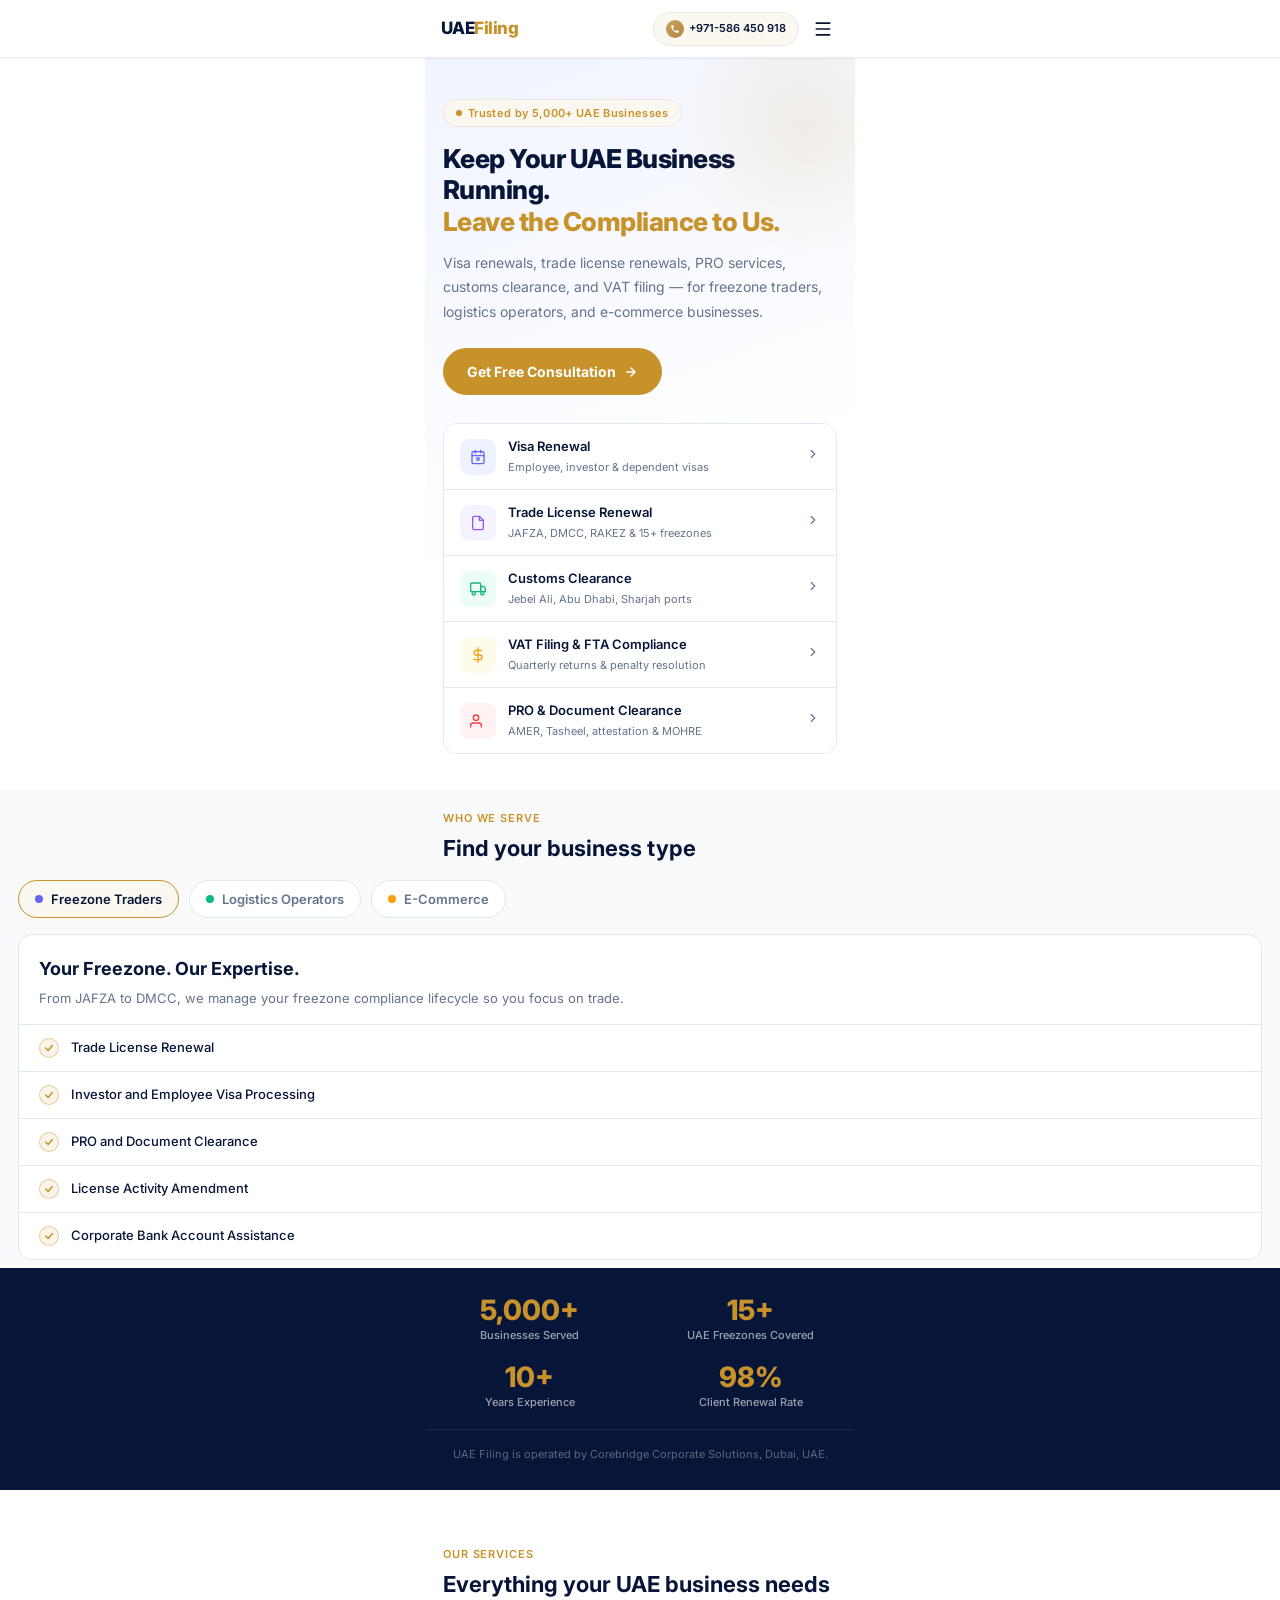
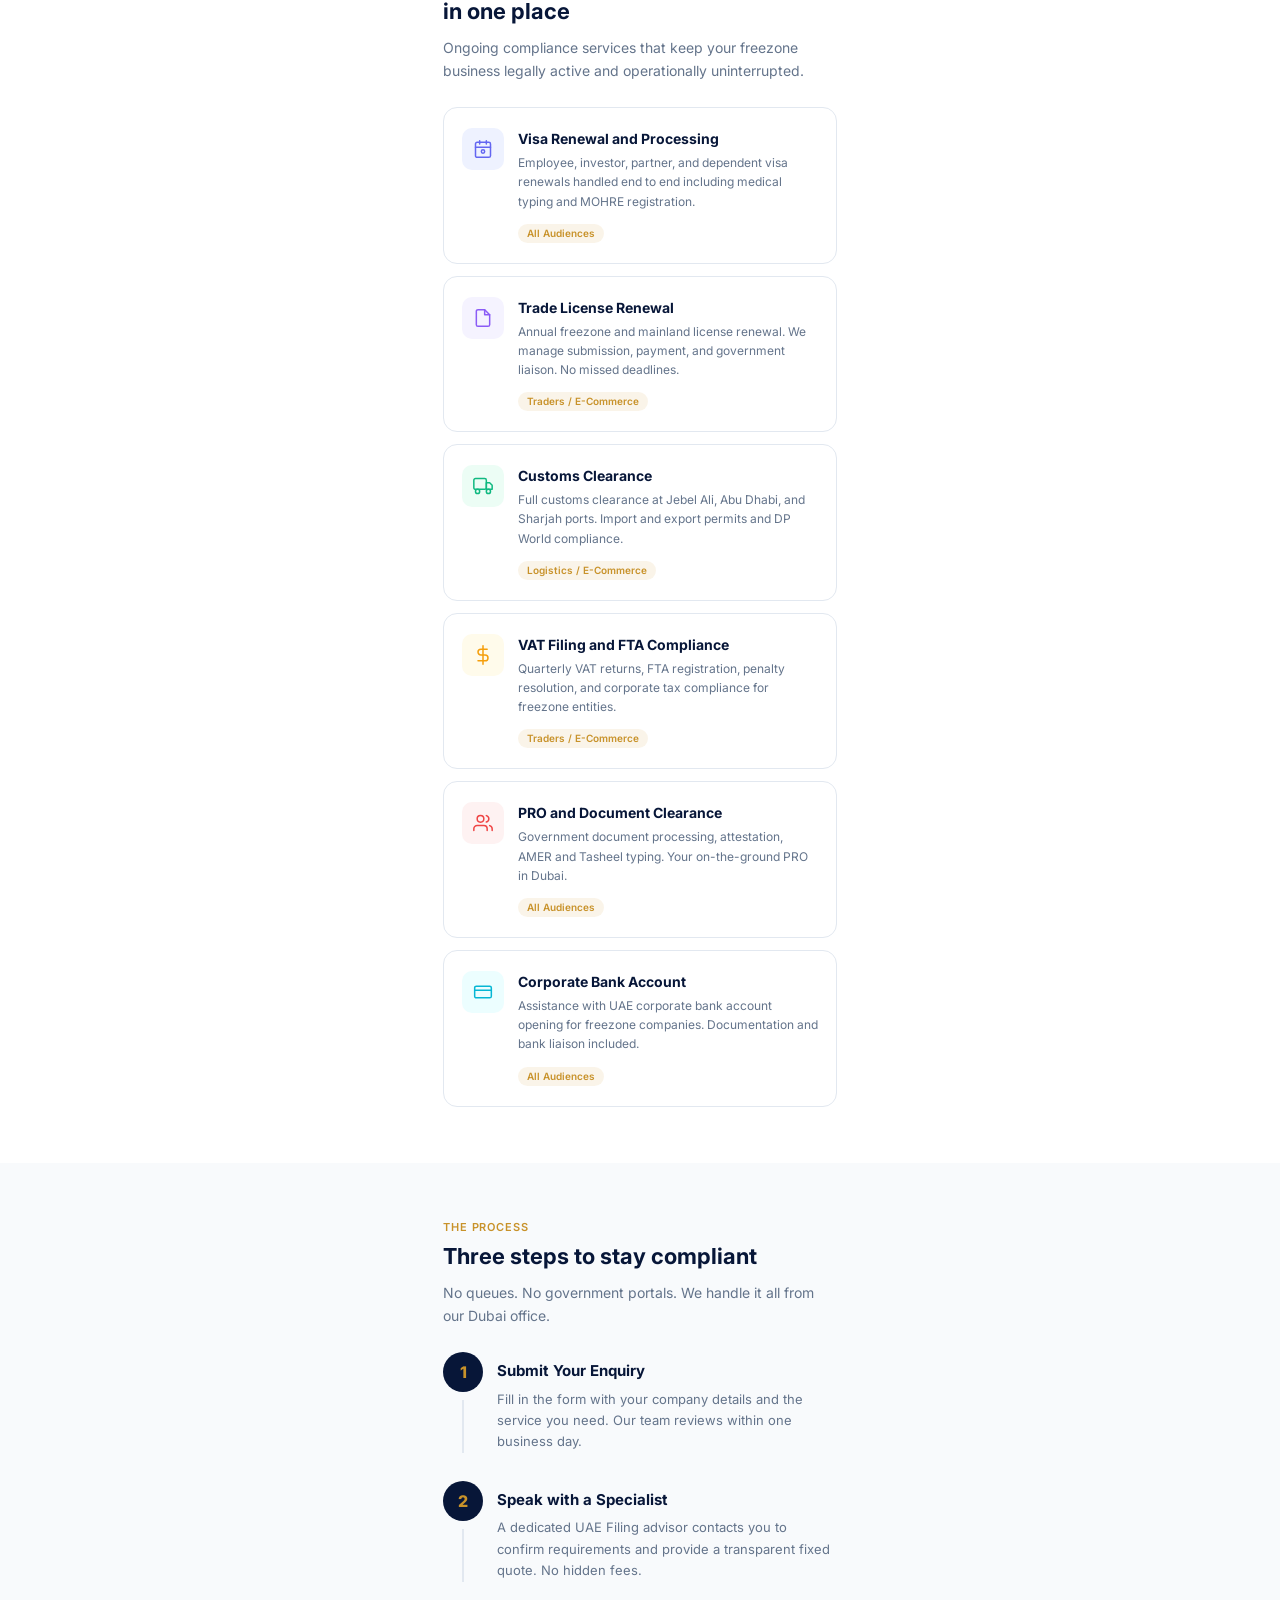
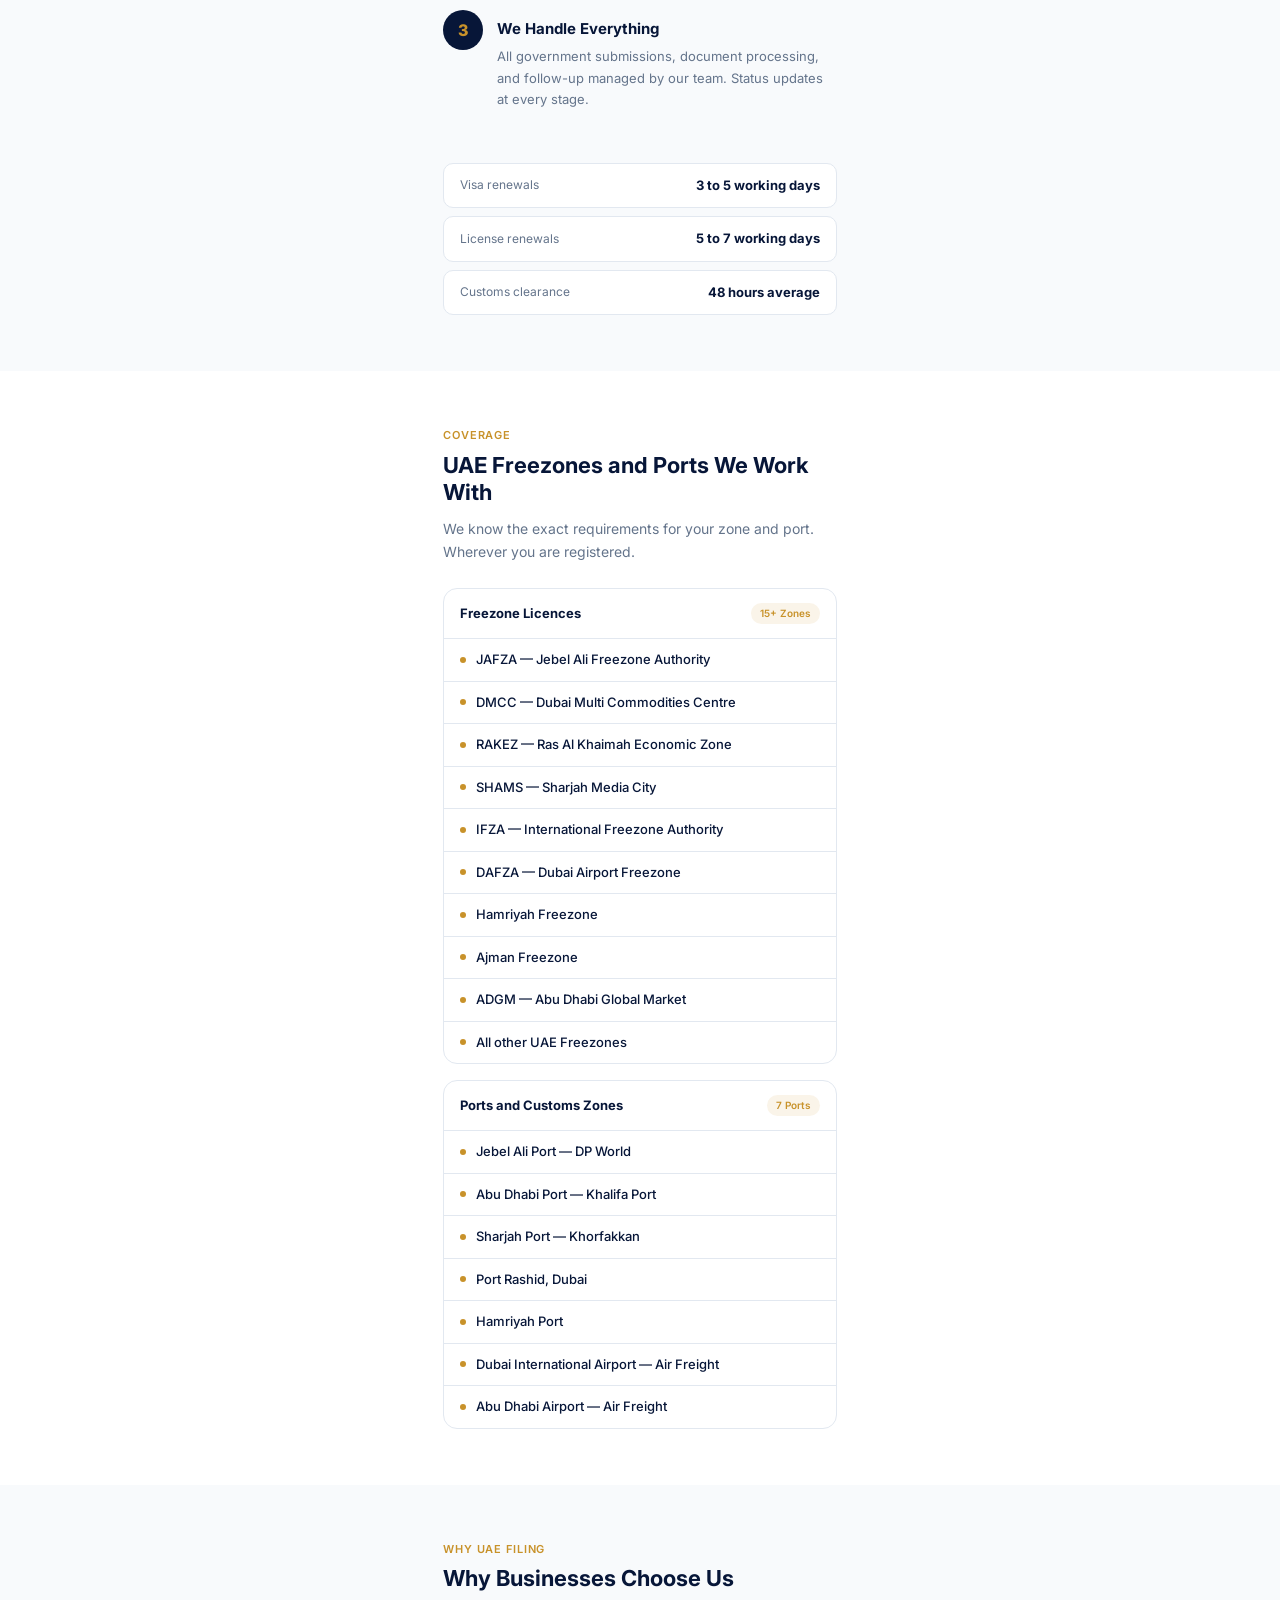
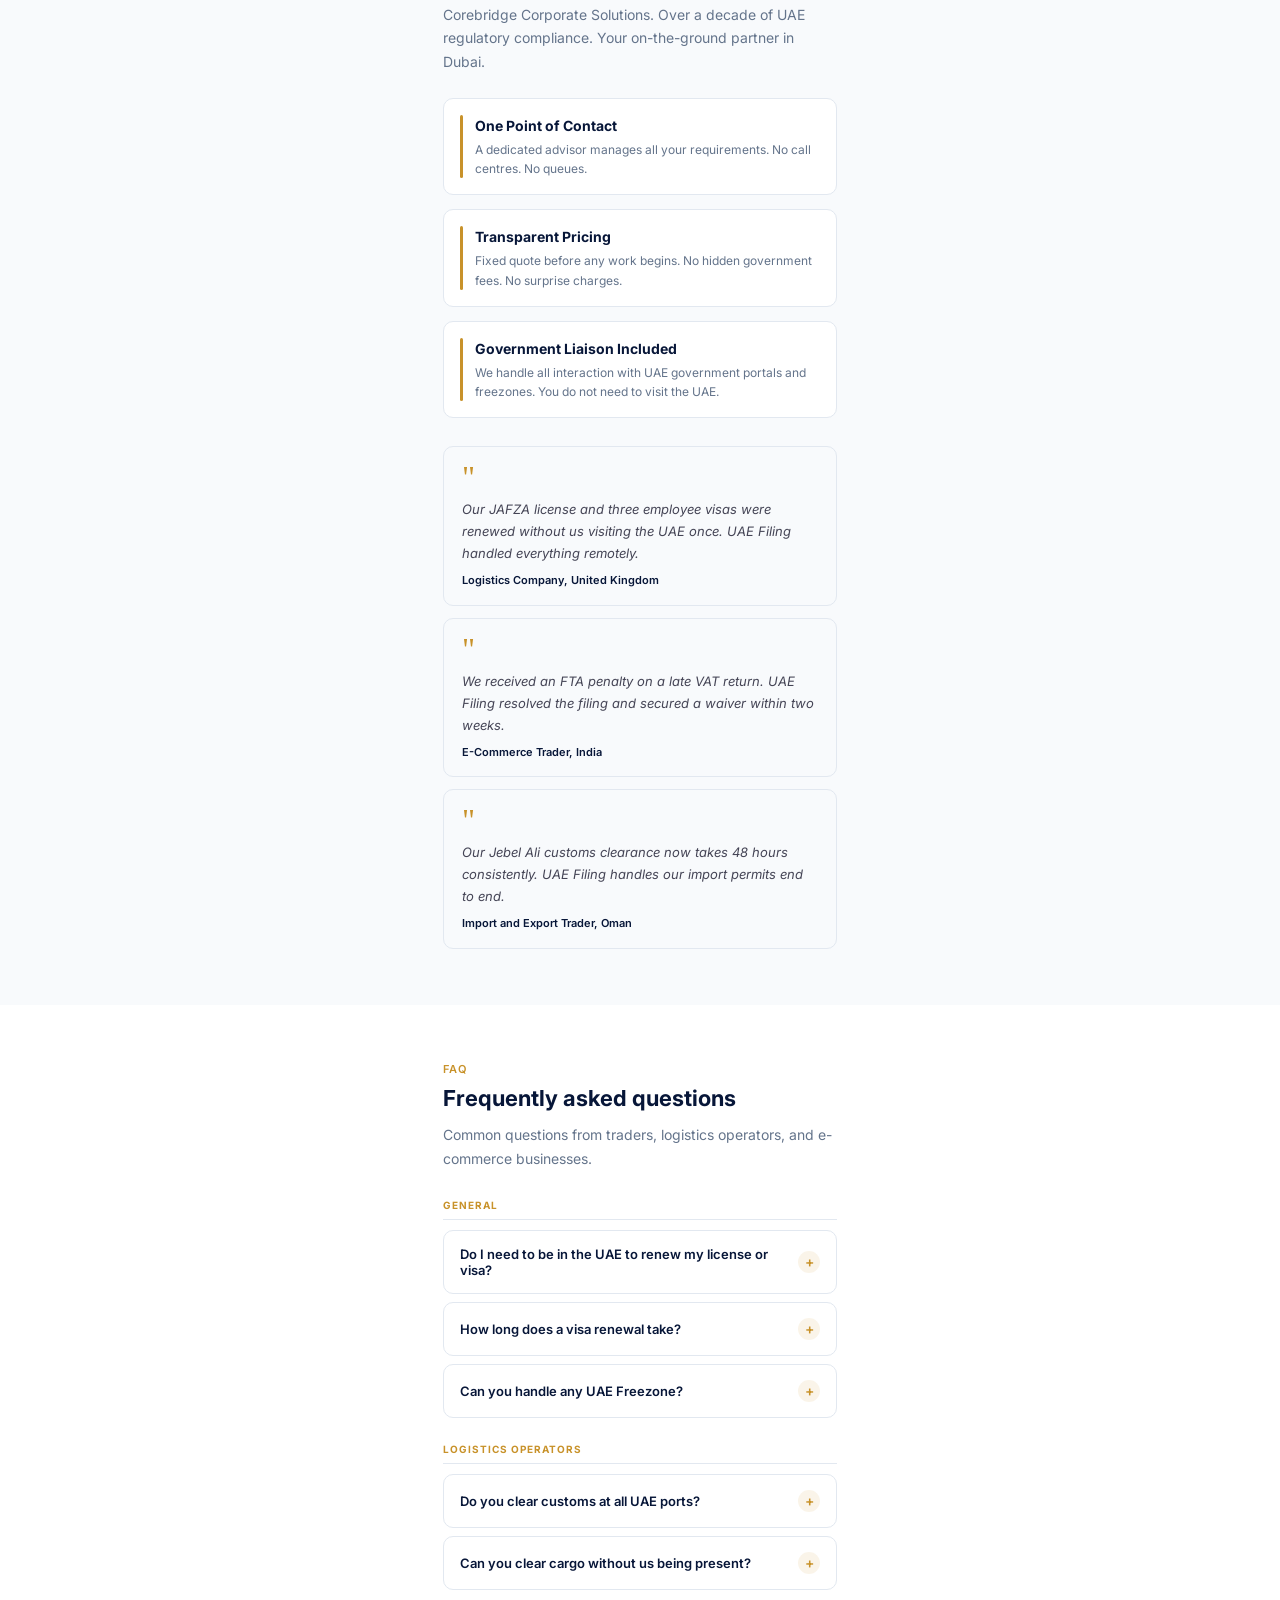
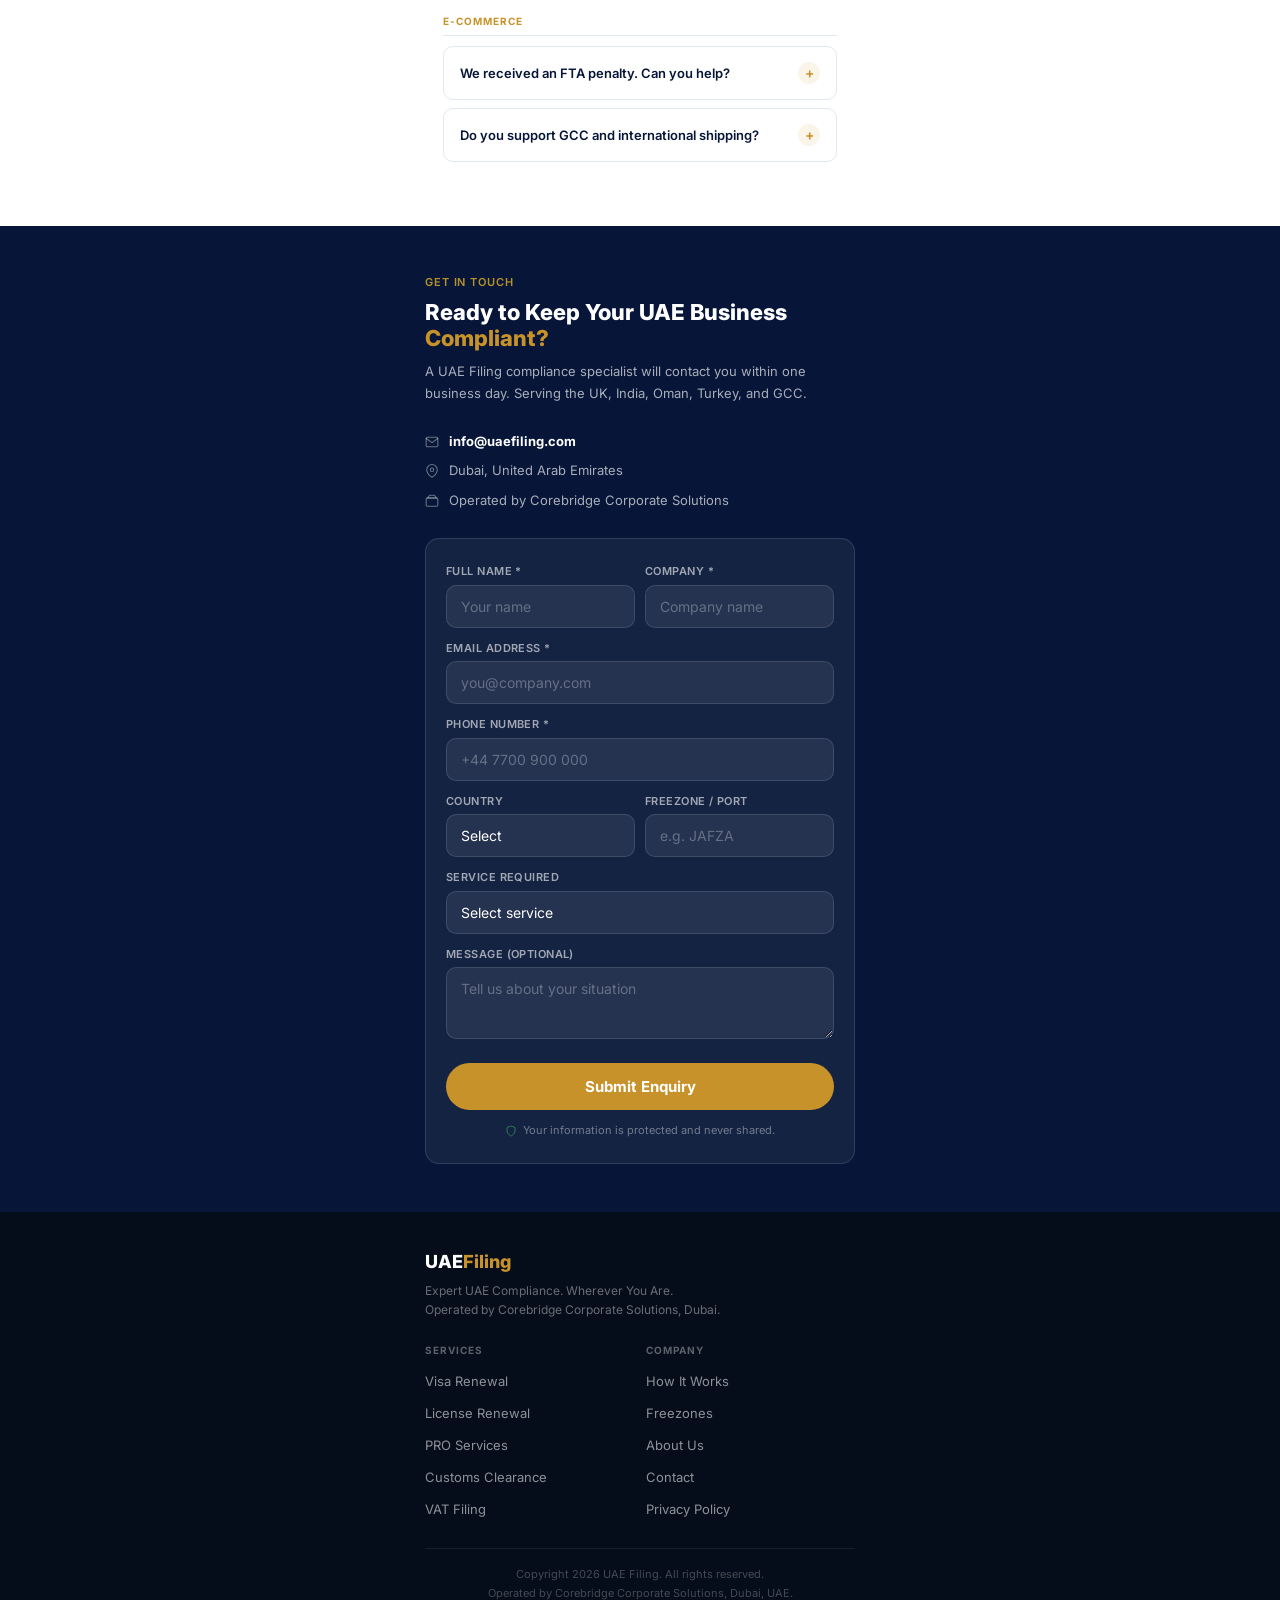
==== content/landing_page.html @ 8a588db3 "Initial commit with refined layouts, Bootstrap Icons, and Netlify configuration" ====
<!DOCTYPE html>
<html lang="en" dir="ltr">
<head>
  <meta charset="UTF-8" />
  <meta name="viewport" content="width=device-width, initial-scale=1.0" />
  <title>UAE Freezone Compliance — Visa, License, Customs | UAE Filing</title>
  <meta name="description" content="UAE Filing provides visa renewal, trade license renewal, PRO services, customs clearance, and VAT filing for freezone traders, logistics operators, and e-commerce businesses." />
  <link rel="preconnect" href="https://fonts.googleapis.com" />
  <link rel="preconnect" href="https://fonts.gstatic.com" crossorigin />
  <link href="https://fonts.googleapis.com/css2?family=Inter:wght@300;400;500;600;700;800&display=swap" rel="stylesheet" />
  <style>
    /* ─── Reset ─────────────────────────────────── */
    *, *::before, *::after { box-sizing: border-box; margin: 0; padding: 0; }
    html { scroll-behavior: smooth; font-size: 16px; }
    body {
      font-family: 'Inter', system-ui, sans-serif;
      background: #fff;
      color: #0f172a;
      -webkit-font-smoothing: antialiased;
      line-height: 1.5;
    }
    a { text-decoration: none; color: inherit; }
    img { max-width: 100%; display: block; }
    button { font-family: inherit; cursor: pointer; border: none; background: none; }

    /* ─── Tokens ─────────────────────────────────── */
    :root {
      --gold:      #C8922A;
      --gold-lt:   #bd873e;
      --gold-bg:   #fbf7f1;
      --gold-bdr:  #efe7dc;
      --navy:      #071638;
      --navy-soft: #1e3a5f;
      --text:      #0f172a;
      --muted:     #64748b;
      --border:    #e2e8f0;
      --bg-soft:   #f8fafc;
      --white:     #ffffff;
      --radius-sm: 10px;
      --radius:    14px;
      --radius-lg: 20px;
      --shadow-sm: 0 1px 3px rgba(0,0,0,.08);
      --shadow:    0 4px 16px rgba(0,0,0,.08);
      --shadow-lg: 0 10px 40px rgba(0,0,0,.10);
    }

    /* ─── Layout ─────────────────────────────────── */
    .wrap      { max-width: 430px; margin: 0 auto; padding: 0 18px; }
    .section   { padding: 56px 0; }
    .section-alt { background: var(--bg-soft); }

    /* ─── Typography helpers ─────────────────────── */
    .kicker {
      font-size: 11px; font-weight: 600; letter-spacing: .08em;
      text-transform: uppercase; color: var(--gold); margin-bottom: 8px;
    }
    .section-h { font-size: 22px; font-weight: 700; color: var(--navy); line-height: 1.25; margin-bottom: 10px; }
    .section-p { font-size: 14px; color: var(--muted); line-height: 1.7; margin-bottom: 24px; }

    /* ─── Buttons ────────────────────────────────── */
    .btn-primary {
      display: inline-flex; align-items: center; gap: 8px;
      background: var(--gold); color: var(--white);
      font-size: 14px; font-weight: 700;
      padding: 13px 24px; border-radius: 100px;
      transition: background .2s, transform .15s;
    }
    .btn-primary:active { transform: scale(.97); }
    .btn-gold-outline {
      display: inline-flex; align-items: center; gap: 6px;
      background: var(--gold-bg); color: var(--navy);
      border: 1.5px solid var(--gold-bdr);
      font-size: 13px; font-weight: 600;
      padding: 10px 18px; border-radius: 100px;
      transition: background .2s;
    }

    /* ═══════════════════════════════════════════════
       1. NAVBAR — frosted glass, filings.ae style
    ═══════════════════════════════════════════════ */
    .navbar {
      position: fixed; top: 0; left: 0; right: 0; z-index: 100;
      background: rgba(255,255,255,.92);
      backdrop-filter: blur(12px);
      -webkit-backdrop-filter: blur(12px);
      border-bottom: 1px solid rgba(15,23,42,.06);
      box-shadow: 0 1px 0 rgba(15,23,42,.06);
      height: 58px;
    }
    .navbar-inner {
      max-width: 430px; margin: 0 auto; padding: 0 16px;
      height: 100%; display: flex; align-items: center; justify-content: space-between;
    }
    .nav-logo { display: flex; align-items: center; gap: 6px; }
    .nav-logo-text { font-size: 17px; font-weight: 800; color: var(--navy); letter-spacing: -.03em; }
    .nav-logo-text span { color: var(--gold); }
    .nav-right { display: flex; align-items: center; gap: 8px; }
    .nav-wa {
      display: inline-flex; align-items: center; gap: 5px;
      background: var(--gold-bg); border: 1px solid var(--gold-bdr);
      padding: 7px 12px; border-radius: 100px;
      font-size: 11px; font-weight: 600; color: var(--navy);
    }
    .nav-wa-icon {
      width: 18px; height: 18px; border-radius: 50%;
      background: linear-gradient(135deg,#C9A25A,#B48442);
      display: flex; align-items: center; justify-content: center; flex-shrink: 0;
    }
    .nav-wa-icon svg { width: 10px; height: 10px; fill: #fff; }
    .nav-hamburger {
      width: 32px; height: 32px; display: flex; align-items: center; justify-content: center;
      border-radius: 8px; color: var(--navy);
    }
    .navbar-spacer { height: 58px; }

    /* ═══════════════════════════════════════════════
       2. HERO — full-width, text-first mobile layout
    ═══════════════════════════════════════════════ */
    .hero {
      background: linear-gradient(160deg, #f0f4ff 0%, #fff 60%);
      padding: 40px 18px 36px;
      max-width: 430px; margin: 0 auto;
      position: relative; overflow: hidden;
    }
    .hero::before {
      content: ''; position: absolute;
      top: -60px; right: -80px;
      width: 260px; height: 260px;
      background: radial-gradient(circle, rgba(200,146,42,.12) 0%, transparent 70%);
      border-radius: 50%; pointer-events: none;
    }
    .hero-badge {
      display: inline-flex; align-items: center; gap: 6px;
      background: var(--gold-bg); border: 1px solid var(--gold-bdr);
      color: var(--gold); font-size: 11px; font-weight: 600;
      padding: 5px 12px; border-radius: 100px; margin-bottom: 16px;
      letter-spacing: .03em;
    }
    .hero-badge::before {
      content: ''; width: 6px; height: 6px; border-radius: 50%;
      background: var(--gold); display: block;
    }
    .hero-h1 {
      font-size: 26px; font-weight: 800; color: var(--navy);
      line-height: 1.2; margin-bottom: 14px; letter-spacing: -.02em;
    }
    .hero-h1 span { color: var(--gold); }
    .hero-p {
      font-size: 14px; color: var(--muted); line-height: 1.75;
      margin-bottom: 24px;
    }
    .hero-actions { display: flex; gap: 10px; flex-wrap: wrap; margin-bottom: 28px; }

    /* Service rail — same as filings.ae hero rail */
    .hero-rail { display: flex; flex-direction: column; gap: 0; border: 1px solid var(--border); border-radius: var(--radius); overflow: hidden; }
    .rail-item {
      display: flex; align-items: center; gap: 12px;
      padding: 13px 16px; background: var(--white);
      border-bottom: 1px solid var(--border);
      font-size: 13px; transition: background .15s;
    }
    .rail-item:last-child { border-bottom: none; }
    .rail-item:active { background: var(--bg-soft); }
    .rail-icon {
      width: 36px; height: 36px; border-radius: 9px;
      display: flex; align-items: center; justify-content: center; flex-shrink: 0;
    }
    .rail-icon svg { width: 16px; height: 16px; }
    .rail-text strong { display: block; font-size: 13px; font-weight: 600; color: var(--navy); }
    .rail-text small  { font-size: 11px; color: var(--muted); }
    .rail-arrow { margin-left: auto; color: var(--muted); flex-shrink: 0; }

    /* ═══════════════════════════════════════════════
       3. AUDIENCE PILLS — horizontal scroll
    ═══════════════════════════════════════════════ */
    .audience-wrap { padding: 20px 0 0; }
    .audience-scroll {
      display: flex; gap: 10px; overflow-x: auto; padding: 0 18px 16px;
      scrollbar-width: none; -webkit-overflow-scrolling: touch;
    }
    .audience-scroll::-webkit-scrollbar { display: none; }
    .aud-pill {
      display: flex; align-items: center; gap: 8px;
      padding: 10px 16px; border-radius: 100px;
      border: 1.5px solid var(--border); background: var(--white);
      font-size: 13px; font-weight: 600; color: var(--muted);
      white-space: nowrap; flex-shrink: 0; transition: all .2s; cursor: pointer;
    }
    .aud-pill.active, .aud-pill:hover {
      border-color: var(--gold); color: var(--navy);
      background: var(--gold-bg);
    }
    .aud-dot { width: 8px; height: 8px; border-radius: 50%; flex-shrink: 0; }

    /* Audience content panels */
    .aud-panels { padding: 0 18px 8px; }
    .aud-panel { display: none; }
    .aud-panel.active { display: block; }
    .aud-card {
      background: var(--white); border: 1px solid var(--border);
      border-radius: var(--radius); overflow: hidden;
    }
    .aud-card-header { padding: 20px 20px 14px; border-bottom: 1px solid var(--border); }
    .aud-card-title { font-size: 18px; font-weight: 700; color: var(--navy); margin-bottom: 6px; }
    .aud-card-desc  { font-size: 13px; color: var(--muted); line-height: 1.65; }
    .aud-services { padding: 0; list-style: none; }
    .aud-service {
      display: flex; align-items: center; gap: 12px;
      padding: 13px 20px; border-bottom: 1px solid var(--border);
      font-size: 13px; font-weight: 500; color: var(--navy);
    }
    .aud-service:last-child { border-bottom: none; }
    .aud-check {
      width: 20px; height: 20px; border-radius: 50%;
      background: rgba(200,146,42,.1); border: 1.5px solid rgba(200,146,42,.4);
      display: flex; align-items: center; justify-content: center; flex-shrink: 0;
    }
    .aud-check svg { width: 10px; height: 10px; }

    /* ═══════════════════════════════════════════════
       4. TRUST BAR — stat row
    ═══════════════════════════════════════════════ */
    .trust-bar { background: var(--navy); padding: 28px 18px; }
    .trust-grid { display: grid; grid-template-columns: 1fr 1fr; gap: 20px 12px; margin-bottom: 18px; }
    .trust-item { text-align: center; }
    .trust-num   { font-size: 28px; font-weight: 800; color: var(--gold); line-height: 1; margin-bottom: 4px; }
    .trust-label { font-size: 11px; color: rgba(255,255,255,.6); font-weight: 500; line-height: 1.4; }
    .trust-note  { text-align: center; font-size: 11px; color: rgba(255,255,255,.35); padding-top: 16px; border-top: 1px solid rgba(255,255,255,.08); }

    /* ═══════════════════════════════════════════════
       5. SERVICES SECTION
    ═══════════════════════════════════════════════ */
    .services-grid { display: flex; flex-direction: column; gap: 12px; }
    .svc-card {
      background: var(--white); border: 1px solid var(--border);
      border-radius: var(--radius); padding: 20px 18px;
      display: flex; gap: 14px; align-items: flex-start;
      transition: box-shadow .2s; -webkit-tap-highlight-color: transparent;
    }
    .svc-card:active { box-shadow: var(--shadow); }
    .svc-icon {
      width: 42px; height: 42px; border-radius: 10px; flex-shrink: 0;
      display: flex; align-items: center; justify-content: center;
    }
    .svc-icon svg { width: 20px; height: 20px; }
    .svc-body {}
    .svc-title { font-size: 14px; font-weight: 700; color: var(--navy); margin-bottom: 4px; }
    .svc-desc  { font-size: 12px; color: var(--muted); line-height: 1.6; margin-bottom: 8px; }
    .svc-tag   {
      display: inline-block; font-size: 10px; font-weight: 600;
      padding: 2px 9px; border-radius: 100px;
      background: rgba(200,146,42,.1); color: var(--gold);
    }
    .svc-arrow { margin-left: auto; margin-top: 4px; color: var(--muted); flex-shrink: 0; align-self: center; }

    /* ═══════════════════════════════════════════════
       6. HOW IT WORKS — vertical steps (mobile)
    ═══════════════════════════════════════════════ */
    .steps { display: flex; flex-direction: column; gap: 0; }
    .step-row {
      display: flex; gap: 14px; padding-bottom: 28px; position: relative;
    }
    .step-left { display: flex; flex-direction: column; align-items: center; }
    .step-num {
      width: 40px; height: 40px; border-radius: 50%;
      background: var(--navy); color: var(--gold);
      font-size: 16px; font-weight: 800;
      display: flex; align-items: center; justify-content: center; flex-shrink: 0;
    }
    .step-line { flex: 1; width: 2px; background: var(--border); margin-top: 8px; }
    .step-row:last-child .step-line { display: none; }
    .step-body { padding-top: 8px; }
    .step-title { font-size: 15px; font-weight: 700; color: var(--navy); margin-bottom: 6px; }
    .step-desc  { font-size: 13px; color: var(--muted); line-height: 1.65; }

    .step-times { display: flex; flex-direction: column; gap: 8px; margin-top: 24px; }
    .step-time  {
      background: var(--white); border: 1px solid var(--border);
      border-radius: var(--radius-sm); padding: 12px 16px;
      display: flex; justify-content: space-between; align-items: center;
    }
    .step-time-label { font-size: 12px; color: var(--muted); }
    .step-time-val   { font-size: 13px; font-weight: 700; color: var(--navy); }

    /* ═══════════════════════════════════════════════
       7. FREEZONE COVERAGE — stacked panels
    ═══════════════════════════════════════════════ */
    .coverage-panels { display: flex; flex-direction: column; gap: 16px; }
    .cov-panel { background: var(--white); border: 1px solid var(--border); border-radius: var(--radius); overflow: hidden; }
    .cov-header {
      padding: 14px 16px; display: flex; align-items: center; justify-content: space-between;
      border-bottom: 1px solid var(--border); cursor: pointer;
    }
    .cov-header-title { font-size: 13px; font-weight: 700; color: var(--navy); }
    .cov-badge {
      font-size: 10px; font-weight: 600; padding: 3px 9px; border-radius: 100px;
      background: rgba(200,146,42,.1); color: var(--gold);
    }
    .cov-list { list-style: none; }
    .cov-item {
      display: flex; align-items: center; gap: 10px;
      padding: 11px 16px; border-bottom: 1px solid var(--border);
      font-size: 13px; color: var(--navy); font-weight: 500;
    }
    .cov-item:last-child { border-bottom: none; }
    .cov-dot { width: 6px; height: 6px; border-radius: 50%; background: var(--gold); flex-shrink: 0; }

    /* ═══════════════════════════════════════════════
       8. WHY UAE FILING
    ═══════════════════════════════════════════════ */
    .diff-list { display: flex; flex-direction: column; gap: 14px; margin-bottom: 28px; }
    .diff-item {
      display: flex; gap: 12px; padding: 16px; background: var(--white);
      border: 1px solid var(--border); border-radius: var(--radius-sm);
    }
    .diff-bar { width: 3px; border-radius: 2px; background: var(--gold); flex-shrink: 0; }
    .diff-title { font-size: 14px; font-weight: 700; color: var(--navy); margin-bottom: 4px; }
    .diff-desc  { font-size: 12px; color: var(--muted); line-height: 1.6; }

    .quote-list { display: flex; flex-direction: column; gap: 12px; }
    .quote-card {
      background: var(--bg-soft); border: 1px solid var(--border);
      border-radius: var(--radius-sm); padding: 16px 18px;
    }
    .quote-mark { font-size: 32px; color: var(--gold); line-height: .9; font-family: Georgia, serif; margin-bottom: 6px; }
    .quote-text { font-size: 13px; color: #445; line-height: 1.7; font-style: italic; margin-bottom: 8px; }
    .quote-by   { font-size: 11px; font-weight: 600; color: var(--navy); }

    /* ═══════════════════════════════════════════════
       9. FAQ — accordion
    ═══════════════════════════════════════════════ */
    .faq-group-label {
      font-size: 10px; font-weight: 700; text-transform: uppercase;
      letter-spacing: .1em; color: var(--gold);
      margin: 24px 0 10px; padding-bottom: 6px; border-bottom: 1px solid var(--border);
    }
    .faq-group-label:first-child { margin-top: 0; }
    .faq-item { border: 1px solid var(--border); border-radius: var(--radius-sm); margin-bottom: 8px; overflow: hidden; background: var(--white); }
    .faq-btn {
      width: 100%; text-align: left; padding: 15px 16px;
      font-size: 13px; font-weight: 600; color: var(--navy);
      display: flex; justify-content: space-between; align-items: center; gap: 12px;
      background: none; border: none; cursor: pointer;
    }
    .faq-icon-btn {
      width: 22px; height: 22px; border-radius: 50%; flex-shrink: 0;
      background: rgba(200,146,42,.1); color: var(--gold);
      display: flex; align-items: center; justify-content: center;
      font-size: 14px; transition: transform .3s; line-height: 1;
    }
    .faq-item.open .faq-icon-btn { transform: rotate(45deg); }
    .faq-ans { display: none; padding: 0 16px 14px; font-size: 13px; color: var(--muted); line-height: 1.7; }
    .faq-item.open .faq-ans { display: block; }

    /* ═══════════════════════════════════════════════
       10. LEAD FORM — full bleed navy
    ═══════════════════════════════════════════════ */
    .form-section { background: var(--navy); padding: 48px 18px; }
    .form-headline { font-size: 22px; font-weight: 800; color: var(--white); line-height: 1.2; margin-bottom: 8px; }
    .form-headline em { color: var(--gold); font-style: normal; }
    .form-sub { font-size: 13px; color: rgba(255,255,255,.65); line-height: 1.7; margin-bottom: 28px; }

    .form-card { background: rgba(255,255,255,.06); border: 1px solid rgba(255,255,255,.12); border-radius: var(--radius); padding: 24px 20px; }
    .form-group { margin-bottom: 12px; }
    .form-label { display: block; font-size: 11px; font-weight: 600; color: rgba(255,255,255,.6); text-transform: uppercase; letter-spacing: .04em; margin-bottom: 5px; }
    .form-input, .form-select, .form-textarea {
      width: 100%; padding: 12px 14px;
      background: rgba(255,255,255,.07); border: 1.5px solid rgba(255,255,255,.12);
      border-radius: 10px; font-size: 14px; font-family: 'Inter', sans-serif;
      color: var(--white); outline: none; transition: border .2s;
      -webkit-appearance: none;
    }
    .form-input::placeholder { color: rgba(255,255,255,.3); }
    .form-input:focus, .form-select:focus { border-color: var(--gold); }
    .form-select option { background: var(--navy); color: var(--white); }
    .form-textarea { min-height: 72px; resize: vertical; }
    .form-grid-2 { display: grid; grid-template-columns: 1fr 1fr; gap: 10px; }
    .form-submit {
      width: 100%; padding: 14px; background: var(--gold); color: var(--white);
      font-weight: 700; font-size: 15px; border: none; border-radius: 100px;
      margin-top: 6px; transition: background .2s;
    }
    .form-submit:active { background: var(--gold-lt); }
    .form-trust { display: flex; align-items: center; gap: 6px; font-size: 11px; color: rgba(255,255,255,.4); margin-top: 12px; justify-content: center; }

    .contact-meta { margin-bottom: 28px; display: flex; flex-direction: column; gap: 10px; }
    .contact-row { display: flex; align-items: center; gap: 10px; font-size: 13px; color: rgba(255,255,255,.65); }
    .contact-row strong { color: var(--white); }

    /* ═══════════════════════════════════════════════
       SITE FOOTER
    ═══════════════════════════════════════════════ */
    .site-footer { background: #060d1a; padding: 36px 18px 20px; }
    .footer-logo { font-size: 18px; font-weight: 800; color: var(--white); margin-bottom: 6px; }
    .footer-logo span { color: var(--gold); }
    .footer-tagline { font-size: 12px; color: rgba(255,255,255,.4); margin-bottom: 24px; line-height: 1.6; }
    .footer-links-row { display: grid; grid-template-columns: 1fr 1fr; gap: 20px 12px; margin-bottom: 28px; }
    .footer-col-title { font-size: 10px; font-weight: 700; text-transform: uppercase; letter-spacing: .1em; color: rgba(255,255,255,.35); margin-bottom: 10px; }
    .footer-link-list { list-style: none; display: flex; flex-direction: column; gap: 8px; }
    .footer-link { font-size: 13px; color: rgba(255,255,255,.55); }
    .footer-divider { height: 1px; background: rgba(255,255,255,.07); margin-bottom: 16px; }
    .footer-bottom { font-size: 11px; color: rgba(255,255,255,.25); text-align: center; line-height: 1.7; }

    /* ─── Utility: reveal animation ─────────────── */
    .reveal { opacity: 0; transform: translateY(16px); transition: opacity .45s ease, transform .45s ease; }
    .reveal.visible { opacity: 1; transform: translateY(0); }
  </style>
</head>
<body>

<!-- ════════════════════════════════════════════════
     1. NAVBAR
════════════════════════════════════════════════ -->
<header class="navbar">
  <div class="navbar-inner">
    <a href="#" class="nav-logo">
      <span class="nav-logo-text">UAE<span>Filing</span></span>
    </a>
    <div class="nav-right">
      <a href="tel:+97158645098" class="nav-wa" aria-label="Call UAE Filing">
        <span class="nav-wa-icon">
          <svg viewBox="0 0 24 24" aria-hidden="true"><path d="M6.62 10.79c1.44 2.83 3.76 5.14 6.59 6.59l2.2-2.2c.27-.27.67-.36 1.02-.24 1.12.37 2.33.57 3.57.57.55 0 1 .45 1 1V20c0 .55-.45 1-1 1-9.39 0-17-7.61-17-17 0-.55.45-1 1-1h3.5c.55 0 1 .45 1 1 0 1.25.2 2.45.57 3.57.11.35.03.74-.25 1.02l-2.2 2.2z"/></svg>
        </span>
        +971-586 450 918
      </a>
      <button class="nav-hamburger" aria-label="Menu">
        <svg width="20" height="20" viewBox="0 0 24 24" fill="none" stroke="currentColor" stroke-width="2" stroke-linecap="round"><path d="M4 5h16M4 12h16M4 19h16"/></svg>
      </button>
    </div>
  </div>
</header>
<div class="navbar-spacer"></div>

<!-- ════════════════════════════════════════════════
     2. HERO
════════════════════════════════════════════════ -->
<section>
  <div class="hero reveal">
    <div class="hero-badge">Trusted by 5,000+ UAE Businesses</div>
    <h1 class="hero-h1">Keep Your UAE Business Running.<br><span>Leave the Compliance to Us.</span></h1>
    <p class="hero-p">Visa renewals, trade license renewals, PRO services, customs clearance, and VAT filing — for freezone traders, logistics operators, and e-commerce businesses.</p>
    <div class="hero-actions">
      <a href="#contact" class="btn-primary">
        Get Free Consultation
        <svg width="14" height="14" viewBox="0 0 24 24" fill="none" stroke="currentColor" stroke-width="2.5" stroke-linecap="round" stroke-linejoin="round"><path d="M5 12h14M12 5l7 7-7 7"/></svg>
      </a>
    </div>

    <!-- Service Rail -->
    <div class="hero-rail">
      <a href="#contact" class="rail-item">
        <span class="rail-icon" style="background:#eef2ff;">
          <svg viewBox="0 0 24 24" fill="none" stroke="#6366f1" stroke-width="2" stroke-linecap="round" stroke-linejoin="round"><rect x="3" y="4" width="18" height="18" rx="2"/><path d="M16 2v4M8 2v4M3 10h18"/><circle cx="12" cy="15" r="2"/></svg>
        </span>
        <span class="rail-text">
          <strong>Visa Renewal</strong>
          <small>Employee, investor &amp; dependent visas</small>
        </span>
        <span class="rail-arrow"><svg width="14" height="14" viewBox="0 0 24 24" fill="none" stroke="currentColor" stroke-width="2" stroke-linecap="round"><path d="M9 18l6-6-6-6"/></svg></span>
      </a>
      <a href="#contact" class="rail-item">
        <span class="rail-icon" style="background:#f5f3ff;">
          <svg viewBox="0 0 24 24" fill="none" stroke="#8b5cf6" stroke-width="2" stroke-linecap="round" stroke-linejoin="round"><path d="M14 2H6a2 2 0 0 0-2 2v16a2 2 0 0 0 2 2h12a2 2 0 0 0 2-2V8z"/><polyline points="14 2 14 8 20 8"/></svg>
        </span>
        <span class="rail-text">
          <strong>Trade License Renewal</strong>
          <small>JAFZA, DMCC, RAKEZ &amp; 15+ freezones</small>
        </span>
        <span class="rail-arrow"><svg width="14" height="14" viewBox="0 0 24 24" fill="none" stroke="currentColor" stroke-width="2" stroke-linecap="round"><path d="M9 18l6-6-6-6"/></svg></span>
      </a>
      <a href="#contact" class="rail-item">
        <span class="rail-icon" style="background:#ecfdf5;">
          <svg viewBox="0 0 24 24" fill="none" stroke="#10b981" stroke-width="2" stroke-linecap="round" stroke-linejoin="round"><rect x="1" y="3" width="15" height="13" rx="2"/><path d="M16 8h4l3 3v5h-7V8z"/><circle cx="5.5" cy="18.5" r="2.5"/><circle cx="18.5" cy="18.5" r="2.5"/></svg>
        </span>
        <span class="rail-text">
          <strong>Customs Clearance</strong>
          <small>Jebel Ali, Abu Dhabi, Sharjah ports</small>
        </span>
        <span class="rail-arrow"><svg width="14" height="14" viewBox="0 0 24 24" fill="none" stroke="currentColor" stroke-width="2" stroke-linecap="round"><path d="M9 18l6-6-6-6"/></svg></span>
      </a>
      <a href="#contact" class="rail-item">
        <span class="rail-icon" style="background:#fffbeb;">
          <svg viewBox="0 0 24 24" fill="none" stroke="#f59e0b" stroke-width="2" stroke-linecap="round" stroke-linejoin="round"><line x1="12" y1="1" x2="12" y2="23"/><path d="M17 5H9.5a3.5 3.5 0 0 0 0 7h5a3.5 3.5 0 0 1 0 7H6"/></svg>
        </span>
        <span class="rail-text">
          <strong>VAT Filing &amp; FTA Compliance</strong>
          <small>Quarterly returns &amp; penalty resolution</small>
        </span>
        <span class="rail-arrow"><svg width="14" height="14" viewBox="0 0 24 24" fill="none" stroke="currentColor" stroke-width="2" stroke-linecap="round"><path d="M9 18l6-6-6-6"/></svg></span>
      </a>
      <a href="#contact" class="rail-item">
        <span class="rail-icon" style="background:#fef2f2;">
          <svg viewBox="0 0 24 24" fill="none" stroke="#ef4444" stroke-width="2" stroke-linecap="round" stroke-linejoin="round"><path d="M17 21v-2a4 4 0 0 0-4-4H5a4 4 0 0 0-4 4v2"/><circle cx="9" cy="7" r="4"/></svg>
        </span>
        <span class="rail-text">
          <strong>PRO &amp; Document Clearance</strong>
          <small>AMER, Tasheel, attestation &amp; MOHRE</small>
        </span>
        <span class="rail-arrow"><svg width="14" height="14" viewBox="0 0 24 24" fill="none" stroke="currentColor" stroke-width="2" stroke-linecap="round"><path d="M9 18l6-6-6-6"/></svg></span>
      </a>
    </div>
  </div>
</section>

<!-- ════════════════════════════════════════════════
     3. AUDIENCE SELECTOR
════════════════════════════════════════════════ -->
<section class="section-alt audience-wrap reveal">
  <div class="wrap" style="padding-bottom:8px;">
    <p class="kicker">Who We Serve</p>
    <h2 class="section-h">Find your business type</h2>
  </div>
  <div class="audience-scroll" role="tablist">
    <button class="aud-pill active" data-aud="traders" role="tab">
      <span class="aud-dot" style="background:#6366f1;"></span>
      Freezone Traders
    </button>
    <button class="aud-pill" data-aud="logistics" role="tab">
      <span class="aud-dot" style="background:#10b981;"></span>
      Logistics Operators
    </button>
    <button class="aud-pill" data-aud="ecomm" role="tab">
      <span class="aud-dot" style="background:#f59e0b;"></span>
      E-Commerce
    </button>
  </div>
  <div class="aud-panels">

    <!-- Traders -->
    <div class="aud-panel active" id="aud-traders">
      <div class="aud-card">
        <div class="aud-card-header">
          <div class="aud-card-title">Your Freezone. Our Expertise.</div>
          <div class="aud-card-desc">From JAFZA to DMCC, we manage your freezone compliance lifecycle so you focus on trade.</div>
        </div>
        <ul class="aud-services">
          <li class="aud-service"><span class="aud-check"><svg viewBox="0 0 12 12" fill="none"><polyline points="2,6 5,9 10,3" stroke="#C8922A" stroke-width="1.8" stroke-linecap="round" stroke-linejoin="round"/></svg></span>Trade License Renewal</li>
          <li class="aud-service"><span class="aud-check"><svg viewBox="0 0 12 12" fill="none"><polyline points="2,6 5,9 10,3" stroke="#C8922A" stroke-width="1.8" stroke-linecap="round" stroke-linejoin="round"/></svg></span>Investor and Employee Visa Processing</li>
          <li class="aud-service"><span class="aud-check"><svg viewBox="0 0 12 12" fill="none"><polyline points="2,6 5,9 10,3" stroke="#C8922A" stroke-width="1.8" stroke-linecap="round" stroke-linejoin="round"/></svg></span>PRO and Document Clearance</li>
          <li class="aud-service"><span class="aud-check"><svg viewBox="0 0 12 12" fill="none"><polyline points="2,6 5,9 10,3" stroke="#C8922A" stroke-width="1.8" stroke-linecap="round" stroke-linejoin="round"/></svg></span>License Activity Amendment</li>
          <li class="aud-service"><span class="aud-check"><svg viewBox="0 0 12 12" fill="none"><polyline points="2,6 5,9 10,3" stroke="#C8922A" stroke-width="1.8" stroke-linecap="round" stroke-linejoin="round"/></svg></span>Corporate Bank Account Assistance</li>
        </ul>
      </div>
    </div>

    <!-- Logistics -->
    <div class="aud-panel" id="aud-logistics">
      <div class="aud-card">
        <div class="aud-card-header">
          <div class="aud-card-title">Port Access. Customs Cleared.</div>
          <div class="aud-card-desc">Keep cargo moving at Jebel Ali, Abu Dhabi, and Sharjah with zero documentation delays.</div>
        </div>
        <ul class="aud-services">
          <li class="aud-service"><span class="aud-check"><svg viewBox="0 0 12 12" fill="none"><polyline points="2,6 5,9 10,3" stroke="#C8922A" stroke-width="1.8" stroke-linecap="round" stroke-linejoin="round"/></svg></span>Customs Clearance — All UAE Ports</li>
          <li class="aud-service"><span class="aud-check"><svg viewBox="0 0 12 12" fill="none"><polyline points="2,6 5,9 10,3" stroke="#C8922A" stroke-width="1.8" stroke-linecap="round" stroke-linejoin="round"/></svg></span>Import and Export Permits</li>
          <li class="aud-service"><span class="aud-check"><svg viewBox="0 0 12 12" fill="none"><polyline points="2,6 5,9 10,3" stroke="#C8922A" stroke-width="1.8" stroke-linecap="round" stroke-linejoin="round"/></svg></span>Bonded Warehouse Documentation</li>
          <li class="aud-service"><span class="aud-check"><svg viewBox="0 0 12 12" fill="none"><polyline points="2,6 5,9 10,3" stroke="#C8922A" stroke-width="1.8" stroke-linecap="round" stroke-linejoin="round"/></svg></span>Employee Visa and Labour Compliance</li>
          <li class="aud-service"><span class="aud-check"><svg viewBox="0 0 12 12" fill="none"><polyline points="2,6 5,9 10,3" stroke="#C8922A" stroke-width="1.8" stroke-linecap="round" stroke-linejoin="round"/></svg></span>DP World Compliance Documentation</li>
        </ul>
      </div>
    </div>

    <!-- E-Commerce -->
    <div class="aud-panel" id="aud-ecomm">
      <div class="aud-card">
        <div class="aud-card-header">
          <div class="aud-card-title">Sell Globally. Stay Compliant.</div>
          <div class="aud-card-desc">VAT, customs, and visa compliance for UAE-based e-commerce and fulfilment operations.</div>
        </div>
        <ul class="aud-services">
          <li class="aud-service"><span class="aud-check"><svg viewBox="0 0 12 12" fill="none"><polyline points="2,6 5,9 10,3" stroke="#C8922A" stroke-width="1.8" stroke-linecap="round" stroke-linejoin="round"/></svg></span>VAT Registration and Quarterly Filing</li>
          <li class="aud-service"><span class="aud-check"><svg viewBox="0 0 12 12" fill="none"><polyline points="2,6 5,9 10,3" stroke="#C8922A" stroke-width="1.8" stroke-linecap="round" stroke-linejoin="round"/></svg></span>FTA Compliance and Penalty Resolution</li>
          <li class="aud-service"><span class="aud-check"><svg viewBox="0 0 12 12" fill="none"><polyline points="2,6 5,9 10,3" stroke="#C8922A" stroke-width="1.8" stroke-linecap="round" stroke-linejoin="round"/></svg></span>Import Permit and Customs Clearance</li>
          <li class="aud-service"><span class="aud-check"><svg viewBox="0 0 12 12" fill="none"><polyline points="2,6 5,9 10,3" stroke="#C8922A" stroke-width="1.8" stroke-linecap="round" stroke-linejoin="round"/></svg></span>Employee and Partner Visa Processing</li>
          <li class="aud-service"><span class="aud-check"><svg viewBox="0 0 12 12" fill="none"><polyline points="2,6 5,9 10,3" stroke="#C8922A" stroke-width="1.8" stroke-linecap="round" stroke-linejoin="round"/></svg></span>Trade License Renewal and Amendment</li>
        </ul>
      </div>
    </div>

  </div>
</section>

<!-- ════════════════════════════════════════════════
     4. TRUST BAR
════════════════════════════════════════════════ -->
<div class="trust-bar reveal">
  <div style="max-width:430px;margin:0 auto;">
    <div class="trust-grid">
      <div class="trust-item"><div class="trust-num">5,000+</div><div class="trust-label">Businesses Served</div></div>
      <div class="trust-item"><div class="trust-num">15+</div><div class="trust-label">UAE Freezones Covered</div></div>
      <div class="trust-item"><div class="trust-num">10+</div><div class="trust-label">Years Experience</div></div>
      <div class="trust-item"><div class="trust-num">98%</div><div class="trust-label">Client Renewal Rate</div></div>
    </div>
    <p class="trust-note">UAE Filing is operated by Corebridge Corporate Solutions, Dubai, UAE.</p>
  </div>
</div>

<!-- ════════════════════════════════════════════════
     5. SERVICES
════════════════════════════════════════════════ -->
<section class="section reveal" id="services">
  <div class="wrap">
    <p class="kicker">Our Services</p>
    <h2 class="section-h">Everything your UAE business needs in one place</h2>
    <p class="section-p">Ongoing compliance services that keep your freezone business legally active and operationally uninterrupted.</p>
    <div class="services-grid">

      <div class="svc-card">
        <span class="svc-icon" style="background:#eef2ff;">
          <svg viewBox="0 0 24 24" fill="none" stroke="#6366f1" stroke-width="1.8" stroke-linecap="round" stroke-linejoin="round"><rect x="3" y="4" width="18" height="18" rx="2"/><path d="M16 2v4M8 2v4M3 10h18"/><circle cx="12" cy="15" r="2"/></svg>
        </span>
        <div class="svc-body">
          <div class="svc-title">Visa Renewal and Processing</div>
          <div class="svc-desc">Employee, investor, partner, and dependent visa renewals handled end to end including medical typing and MOHRE registration.</div>
          <span class="svc-tag">All Audiences</span>
        </div>
      </div>

      <div class="svc-card">
        <span class="svc-icon" style="background:#f5f3ff;">
          <svg viewBox="0 0 24 24" fill="none" stroke="#8b5cf6" stroke-width="1.8" stroke-linecap="round" stroke-linejoin="round"><path d="M14 2H6a2 2 0 0 0-2 2v16a2 2 0 0 0 2 2h12a2 2 0 0 0 2-2V8z"/><polyline points="14 2 14 8 20 8"/></svg>
        </span>
        <div class="svc-body">
          <div class="svc-title">Trade License Renewal</div>
          <div class="svc-desc">Annual freezone and mainland license renewal. We manage submission, payment, and government liaison. No missed deadlines.</div>
          <span class="svc-tag">Traders / E-Commerce</span>
        </div>
      </div>

      <div class="svc-card">
        <span class="svc-icon" style="background:#ecfdf5;">
          <svg viewBox="0 0 24 24" fill="none" stroke="#10b981" stroke-width="1.8" stroke-linecap="round" stroke-linejoin="round"><rect x="1" y="3" width="15" height="13" rx="2"/><path d="M16 8h4l3 3v5h-7V8z"/><circle cx="5.5" cy="18.5" r="2.5"/><circle cx="18.5" cy="18.5" r="2.5"/></svg>
        </span>
        <div class="svc-body">
          <div class="svc-title">Customs Clearance</div>
          <div class="svc-desc">Full customs clearance at Jebel Ali, Abu Dhabi, and Sharjah ports. Import and export permits and DP World compliance.</div>
          <span class="svc-tag">Logistics / E-Commerce</span>
        </div>
      </div>

      <div class="svc-card">
        <span class="svc-icon" style="background:#fffbeb;">
          <svg viewBox="0 0 24 24" fill="none" stroke="#f59e0b" stroke-width="1.8" stroke-linecap="round" stroke-linejoin="round"><line x1="12" y1="1" x2="12" y2="23"/><path d="M17 5H9.5a3.5 3.5 0 0 0 0 7h5a3.5 3.5 0 0 1 0 7H6"/></svg>
        </span>
        <div class="svc-body">
          <div class="svc-title">VAT Filing and FTA Compliance</div>
          <div class="svc-desc">Quarterly VAT returns, FTA registration, penalty resolution, and corporate tax compliance for freezone entities.</div>
          <span class="svc-tag">Traders / E-Commerce</span>
        </div>
      </div>

      <div class="svc-card">
        <span class="svc-icon" style="background:#fef2f2;">
          <svg viewBox="0 0 24 24" fill="none" stroke="#ef4444" stroke-width="1.8" stroke-linecap="round" stroke-linejoin="round"><path d="M17 21v-2a4 4 0 0 0-4-4H5a4 4 0 0 0-4 4v2"/><circle cx="9" cy="7" r="4"/><path d="M23 21v-2a4 4 0 0 0-3-3.87M16 3.13a4 4 0 0 1 0 7.75"/></svg>
        </span>
        <div class="svc-body">
          <div class="svc-title">PRO and Document Clearance</div>
          <div class="svc-desc">Government document processing, attestation, AMER and Tasheel typing. Your on-the-ground PRO in Dubai.</div>
          <span class="svc-tag">All Audiences</span>
        </div>
      </div>

      <div class="svc-card">
        <span class="svc-icon" style="background:#ecfeff;">
          <svg viewBox="0 0 24 24" fill="none" stroke="#06b6d4" stroke-width="1.8" stroke-linecap="round" stroke-linejoin="round"><rect x="2" y="5" width="20" height="14" rx="2"/><line x1="2" y1="10" x2="22" y2="10"/></svg>
        </span>
        <div class="svc-body">
          <div class="svc-title">Corporate Bank Account</div>
          <div class="svc-desc">Assistance with UAE corporate bank account opening for freezone companies. Documentation and bank liaison included.</div>
          <span class="svc-tag">All Audiences</span>
        </div>
      </div>

    </div>
  </div>
</section>

<!-- ════════════════════════════════════════════════
     6. HOW IT WORKS
════════════════════════════════════════════════ -->
<section class="section section-alt reveal" id="how">
  <div class="wrap">
    <p class="kicker">The Process</p>
    <h2 class="section-h">Three steps to stay compliant</h2>
    <p class="section-p">No queues. No government portals. We handle it all from our Dubai office.</p>
    <div class="steps">
      <div class="step-row">
        <div class="step-left">
          <div class="step-num">1</div>
          <div class="step-line"></div>
        </div>
        <div class="step-body">
          <div class="step-title">Submit Your Enquiry</div>
          <div class="step-desc">Fill in the form with your company details and the service you need. Our team reviews within one business day.</div>
        </div>
      </div>
      <div class="step-row">
        <div class="step-left">
          <div class="step-num">2</div>
          <div class="step-line"></div>
        </div>
        <div class="step-body">
          <div class="step-title">Speak with a Specialist</div>
          <div class="step-desc">A dedicated UAE Filing advisor contacts you to confirm requirements and provide a transparent fixed quote. No hidden fees.</div>
        </div>
      </div>
      <div class="step-row">
        <div class="step-left">
          <div class="step-num">3</div>
          <div class="step-line"></div>
        </div>
        <div class="step-body">
          <div class="step-title">We Handle Everything</div>
          <div class="step-desc">All government submissions, document processing, and follow-up managed by our team. Status updates at every stage.</div>
        </div>
      </div>
    </div>
    <div class="step-times">
      <div class="step-time"><span class="step-time-label">Visa renewals</span><span class="step-time-val">3 to 5 working days</span></div>
      <div class="step-time"><span class="step-time-label">License renewals</span><span class="step-time-val">5 to 7 working days</span></div>
      <div class="step-time"><span class="step-time-label">Customs clearance</span><span class="step-time-val">48 hours average</span></div>
    </div>
  </div>
</section>

<!-- ════════════════════════════════════════════════
     7. FREEZONE COVERAGE
════════════════════════════════════════════════ -->
<section class="section reveal" id="coverage">
  <div class="wrap">
    <p class="kicker">Coverage</p>
    <h2 class="section-h">UAE Freezones and Ports We Work With</h2>
    <p class="section-p">We know the exact requirements for your zone and port. Wherever you are registered.</p>
    <div class="coverage-panels">

      <div class="cov-panel">
        <div class="cov-header">
          <span class="cov-header-title">Freezone Licences</span>
          <span class="cov-badge">15+ Zones</span>
        </div>
        <ul class="cov-list">
          <li class="cov-item"><span class="cov-dot"></span>JAFZA — Jebel Ali Freezone Authority</li>
          <li class="cov-item"><span class="cov-dot"></span>DMCC — Dubai Multi Commodities Centre</li>
          <li class="cov-item"><span class="cov-dot"></span>RAKEZ — Ras Al Khaimah Economic Zone</li>
          <li class="cov-item"><span class="cov-dot"></span>SHAMS — Sharjah Media City</li>
          <li class="cov-item"><span class="cov-dot"></span>IFZA — International Freezone Authority</li>
          <li class="cov-item"><span class="cov-dot"></span>DAFZA — Dubai Airport Freezone</li>
          <li class="cov-item"><span class="cov-dot"></span>Hamriyah Freezone</li>
          <li class="cov-item"><span class="cov-dot"></span>Ajman Freezone</li>
          <li class="cov-item"><span class="cov-dot"></span>ADGM — Abu Dhabi Global Market</li>
          <li class="cov-item"><span class="cov-dot"></span>All other UAE Freezones</li>
        </ul>
      </div>

      <div class="cov-panel">
        <div class="cov-header">
          <span class="cov-header-title">Ports and Customs Zones</span>
          <span class="cov-badge">7 Ports</span>
        </div>
        <ul class="cov-list">
          <li class="cov-item"><span class="cov-dot"></span>Jebel Ali Port — DP World</li>
          <li class="cov-item"><span class="cov-dot"></span>Abu Dhabi Port — Khalifa Port</li>
          <li class="cov-item"><span class="cov-dot"></span>Sharjah Port — Khorfakkan</li>
          <li class="cov-item"><span class="cov-dot"></span>Port Rashid, Dubai</li>
          <li class="cov-item"><span class="cov-dot"></span>Hamriyah Port</li>
          <li class="cov-item"><span class="cov-dot"></span>Dubai International Airport — Air Freight</li>
          <li class="cov-item"><span class="cov-dot"></span>Abu Dhabi Airport — Air Freight</li>
        </ul>
      </div>

    </div>
  </div>
</section>

<!-- ════════════════════════════════════════════════
     8. WHY UAE FILING
════════════════════════════════════════════════ -->
<section class="section section-alt reveal" id="why">
  <div class="wrap">
    <p class="kicker">Why UAE Filing</p>
    <h2 class="section-h">Why Businesses Choose Us</h2>
    <p class="section-p">Corebridge Corporate Solutions. Over a decade of UAE regulatory compliance. Your on-the-ground partner in Dubai.</p>

    <div class="diff-list">
      <div class="diff-item">
        <div class="diff-bar"></div>
        <div>
          <div class="diff-title">One Point of Contact</div>
          <div class="diff-desc">A dedicated advisor manages all your requirements. No call centres. No queues.</div>
        </div>
      </div>
      <div class="diff-item">
        <div class="diff-bar"></div>
        <div>
          <div class="diff-title">Transparent Pricing</div>
          <div class="diff-desc">Fixed quote before any work begins. No hidden government fees. No surprise charges.</div>
        </div>
      </div>
      <div class="diff-item">
        <div class="diff-bar"></div>
        <div>
          <div class="diff-title">Government Liaison Included</div>
          <div class="diff-desc">We handle all interaction with UAE government portals and freezones. You do not need to visit the UAE.</div>
        </div>
      </div>
    </div>

    <div class="quote-list">
      <div class="quote-card">
        <div class="quote-mark">"</div>
        <div class="quote-text">Our JAFZA license and three employee visas were renewed without us visiting the UAE once. UAE Filing handled everything remotely.</div>
        <div class="quote-by">Logistics Company, United Kingdom</div>
      </div>
      <div class="quote-card">
        <div class="quote-mark">"</div>
        <div class="quote-text">We received an FTA penalty on a late VAT return. UAE Filing resolved the filing and secured a waiver within two weeks.</div>
        <div class="quote-by">E-Commerce Trader, India</div>
      </div>
      <div class="quote-card">
        <div class="quote-mark">"</div>
        <div class="quote-text">Our Jebel Ali customs clearance now takes 48 hours consistently. UAE Filing handles our import permits end to end.</div>
        <div class="quote-by">Import and Export Trader, Oman</div>
      </div>
    </div>
  </div>
</section>

<!-- ════════════════════════════════════════════════
     9. FAQ
════════════════════════════════════════════════ -->
<section class="section reveal" id="faq">
  <div class="wrap">
    <p class="kicker">FAQ</p>
    <h2 class="section-h">Frequently asked questions</h2>
    <p class="section-p" style="margin-bottom:28px;">Common questions from traders, logistics operators, and e-commerce businesses.</p>

    <p class="faq-group-label">General</p>

    <div class="faq-item">
      <button class="faq-btn">Do I need to be in the UAE to renew my license or visa?<span class="faq-icon-btn">+</span></button>
      <div class="faq-ans">No. UAE Filing manages the full renewal process remotely from our Dubai office. We require your documents and authorisation only.</div>
    </div>
    <div class="faq-item">
      <button class="faq-btn">How long does a visa renewal take?<span class="faq-icon-btn">+</span></button>
      <div class="faq-ans">Standard visa renewals take 3 to 5 working days once documents are received. You receive status updates throughout.</div>
    </div>
    <div class="faq-item">
      <button class="faq-btn">Can you handle any UAE Freezone?<span class="faq-icon-btn">+</span></button>
      <div class="faq-ans">Yes. We work across all UAE Freezones including JAFZA, DMCC, RAKEZ, SHAMS, IFZA, DAFZA, Hamriyah, Ajman, and more.</div>
    </div>

    <p class="faq-group-label">Logistics Operators</p>

    <div class="faq-item">
      <button class="faq-btn">Do you clear customs at all UAE ports?<span class="faq-icon-btn">+</span></button>
      <div class="faq-ans">Yes. We cover Jebel Ali, Abu Dhabi (Khalifa Port), Sharjah (Khorfakkan), and UAE air ports. We process import permits, bonded warehouse documentation, and duty calculations.</div>
    </div>
    <div class="faq-item">
      <button class="faq-btn">Can you clear cargo without us being present?<span class="faq-icon-btn">+</span></button>
      <div class="faq-ans">Yes. We act as your authorised customs agent. All procedures are managed by our team and you receive copies of all documentation.</div>
    </div>

    <p class="faq-group-label">E-Commerce</p>

    <div class="faq-item">
      <button class="faq-btn">We received an FTA penalty. Can you help?<span class="faq-icon-btn">+</span></button>
      <div class="faq-ans">Yes. We can file outstanding VAT returns and submit a formal penalty reconsideration request to the FTA. Our team has resolved many such cases.</div>
    </div>
    <div class="faq-item">
      <button class="faq-btn">Do you support GCC and international shipping?<span class="faq-icon-btn">+</span></button>
      <div class="faq-ans">Yes. We support UAE-based e-commerce companies using the UAE as a re-export hub, covering VAT, customs, import permits, and license renewals.</div>
    </div>
  </div>
</section>

<!-- ════════════════════════════════════════════════
     10. LEAD FORM
════════════════════════════════════════════════ -->
<section class="form-section reveal" id="contact">
  <div style="max-width:430px;margin:0 auto;">
    <p class="kicker" style="color:rgba(201,160,42,.9);">Get In Touch</p>
    <h2 class="form-headline">Ready to Keep Your UAE Business <em>Compliant?</em></h2>
    <p class="form-sub">A UAE Filing compliance specialist will contact you within one business day. Serving the UK, India, Oman, Turkey, and GCC.</p>

    <div class="contact-meta">
      <div class="contact-row">
        <svg width="14" height="14" viewBox="0 0 24 24" fill="none" stroke="rgba(255,255,255,0.4)" stroke-width="1.8" stroke-linecap="round"><path d="M4 4h16c1.1 0 2 .9 2 2v12c0 1.1-.9 2-2 2H4c-1.1 0-2-.9-2-2V6c0-1.1.9-2 2-2z"/><polyline points="22,6 12,13 2,6"/></svg>
        <span><strong>info@uaefiling.com</strong></span>
      </div>
      <div class="contact-row">
        <svg width="14" height="14" viewBox="0 0 24 24" fill="none" stroke="rgba(255,255,255,0.4)" stroke-width="1.8" stroke-linecap="round"><path d="M21 10c0 7-9 13-9 13s-9-6-9-13a9 9 0 0 1 18 0z"/><circle cx="12" cy="10" r="3"/></svg>
        <span>Dubai, United Arab Emirates</span>
      </div>
      <div class="contact-row">
        <svg width="14" height="14" viewBox="0 0 24 24" fill="none" stroke="rgba(255,255,255,0.4)" stroke-width="1.8" stroke-linecap="round"><rect x="2" y="7" width="20" height="14" rx="2"/><path d="M16 2H8l-4 5h16l-4-5z"/></svg>
        <span>Operated by Corebridge Corporate Solutions</span>
      </div>
    </div>

    <div class="form-card">
      <form id="main-form">
        <div class="form-grid-2">
          <div class="form-group">
            <label class="form-label" for="m-name">Full Name *</label>
            <input class="form-input" type="text" id="m-name" placeholder="Your name" required />
          </div>
          <div class="form-group">
            <label class="form-label" for="m-company">Company *</label>
            <input class="form-input" type="text" id="m-company" placeholder="Company name" required />
          </div>
        </div>
        <div class="form-group">
          <label class="form-label" for="m-email">Email Address *</label>
          <input class="form-input" type="email" id="m-email" placeholder="you@company.com" required />
        </div>
        <div class="form-group">
          <label class="form-label" for="m-phone">Phone Number *</label>
          <input class="form-input" type="tel" id="m-phone" placeholder="+44 7700 900 000" required />
        </div>
        <div class="form-grid-2">
          <div class="form-group">
            <label class="form-label" for="m-country">Country</label>
            <select class="form-select" id="m-country">
              <option value="">Select</option>
              <option>United Kingdom</option>
              <option>India</option>
              <option>Oman</option>
              <option>Turkey</option>
              <option>UAE</option>
              <option>Other</option>
            </select>
          </div>
          <div class="form-group">
            <label class="form-label" for="m-freezone">Freezone / Port</label>
            <input class="form-input" type="text" id="m-freezone" placeholder="e.g. JAFZA" />
          </div>
        </div>
        <div class="form-group">
          <label class="form-label" for="m-service">Service Required</label>
          <select class="form-select" id="m-service">
            <option value="">Select service</option>
            <option>Visa Renewal</option>
            <option>Trade License Renewal</option>
            <option>PRO and Document Clearance</option>
            <option>Customs Clearance</option>
            <option>VAT Filing and FTA Compliance</option>
            <option>Corporate Bank Account</option>
            <option>Multiple Services</option>
          </select>
        </div>
        <div class="form-group">
          <label class="form-label" for="m-msg">Message (optional)</label>
          <textarea class="form-input form-textarea" id="m-msg" placeholder="Tell us about your situation"></textarea>
        </div>
        <button class="form-submit" type="submit">Submit Enquiry</button>
        <div class="form-trust">
          <svg width="12" height="12" viewBox="0 0 24 24" fill="none" stroke="#2D7A4F" stroke-width="2"><path d="M12 22s8-4 8-10V5l-8-3-8 3v7c0 6 8 10 8 10z"/></svg>
          Your information is protected and never shared.
        </div>
      </form>
    </div>
  </div>
</section>

<!-- ════════════════════════════════════════════════
     FOOTER
════════════════════════════════════════════════ -->
<footer class="site-footer">
  <div style="max-width:430px;margin:0 auto;">
    <div class="footer-logo">UAE<span>Filing</span></div>
    <p class="footer-tagline">Expert UAE Compliance. Wherever You Are.<br>Operated by Corebridge Corporate Solutions, Dubai.</p>
    <div class="footer-links-row">
      <div>
        <p class="footer-col-title">Services</p>
        <ul class="footer-link-list">
          <li><a href="#services" class="footer-link">Visa Renewal</a></li>
          <li><a href="#services" class="footer-link">License Renewal</a></li>
          <li><a href="#services" class="footer-link">PRO Services</a></li>
          <li><a href="#services" class="footer-link">Customs Clearance</a></li>
          <li><a href="#services" class="footer-link">VAT Filing</a></li>
        </ul>
      </div>
      <div>
        <p class="footer-col-title">Company</p>
        <ul class="footer-link-list">
          <li><a href="#how" class="footer-link">How It Works</a></li>
          <li><a href="#coverage" class="footer-link">Freezones</a></li>
          <li><a href="#why" class="footer-link">About Us</a></li>
          <li><a href="#contact" class="footer-link">Contact</a></li>
          <li><a href="#" class="footer-link">Privacy Policy</a></li>
        </ul>
      </div>
    </div>
    <div class="footer-divider"></div>
    <div class="footer-bottom">
      Copyright 2026 UAE Filing. All rights reserved.<br>
      Operated by Corebridge Corporate Solutions, Dubai, UAE.
    </div>
  </div>
</footer>

<!-- ── JavaScript ──────────────────────────────── -->
<script>
  // Audience pills
  document.querySelectorAll('.aud-pill').forEach(btn => {
    btn.addEventListener('click', () => {
      document.querySelectorAll('.aud-pill').forEach(b => b.classList.remove('active'));
      document.querySelectorAll('.aud-panel').forEach(p => p.classList.remove('active'));
      btn.classList.add('active');
      document.getElementById('aud-' + btn.dataset.aud).classList.add('active');
    });
  });

  // FAQ accordion
  document.querySelectorAll('.faq-btn').forEach(btn => {
    btn.addEventListener('click', () => {
      const item = btn.closest('.faq-item');
      const isOpen = item.classList.contains('open');
      document.querySelectorAll('.faq-item').forEach(i => i.classList.remove('open'));
      if (!isOpen) item.classList.add('open');
    });
  });

  // Form submit
  document.getElementById('main-form').addEventListener('submit', e => {
    e.preventDefault();
    alert('Thank you. A UAE Filing specialist will contact you within one business day.');
    e.target.reset();
  });

  // Reveal on scroll
  const observer = new IntersectionObserver(entries => {
    entries.forEach(el => { if (el.isIntersecting) el.target.classList.add('visible'); });
  }, { threshold: 0.08 });
  document.querySelectorAll('.reveal').forEach(el => observer.observe(el));
</script>
</body>
</html>
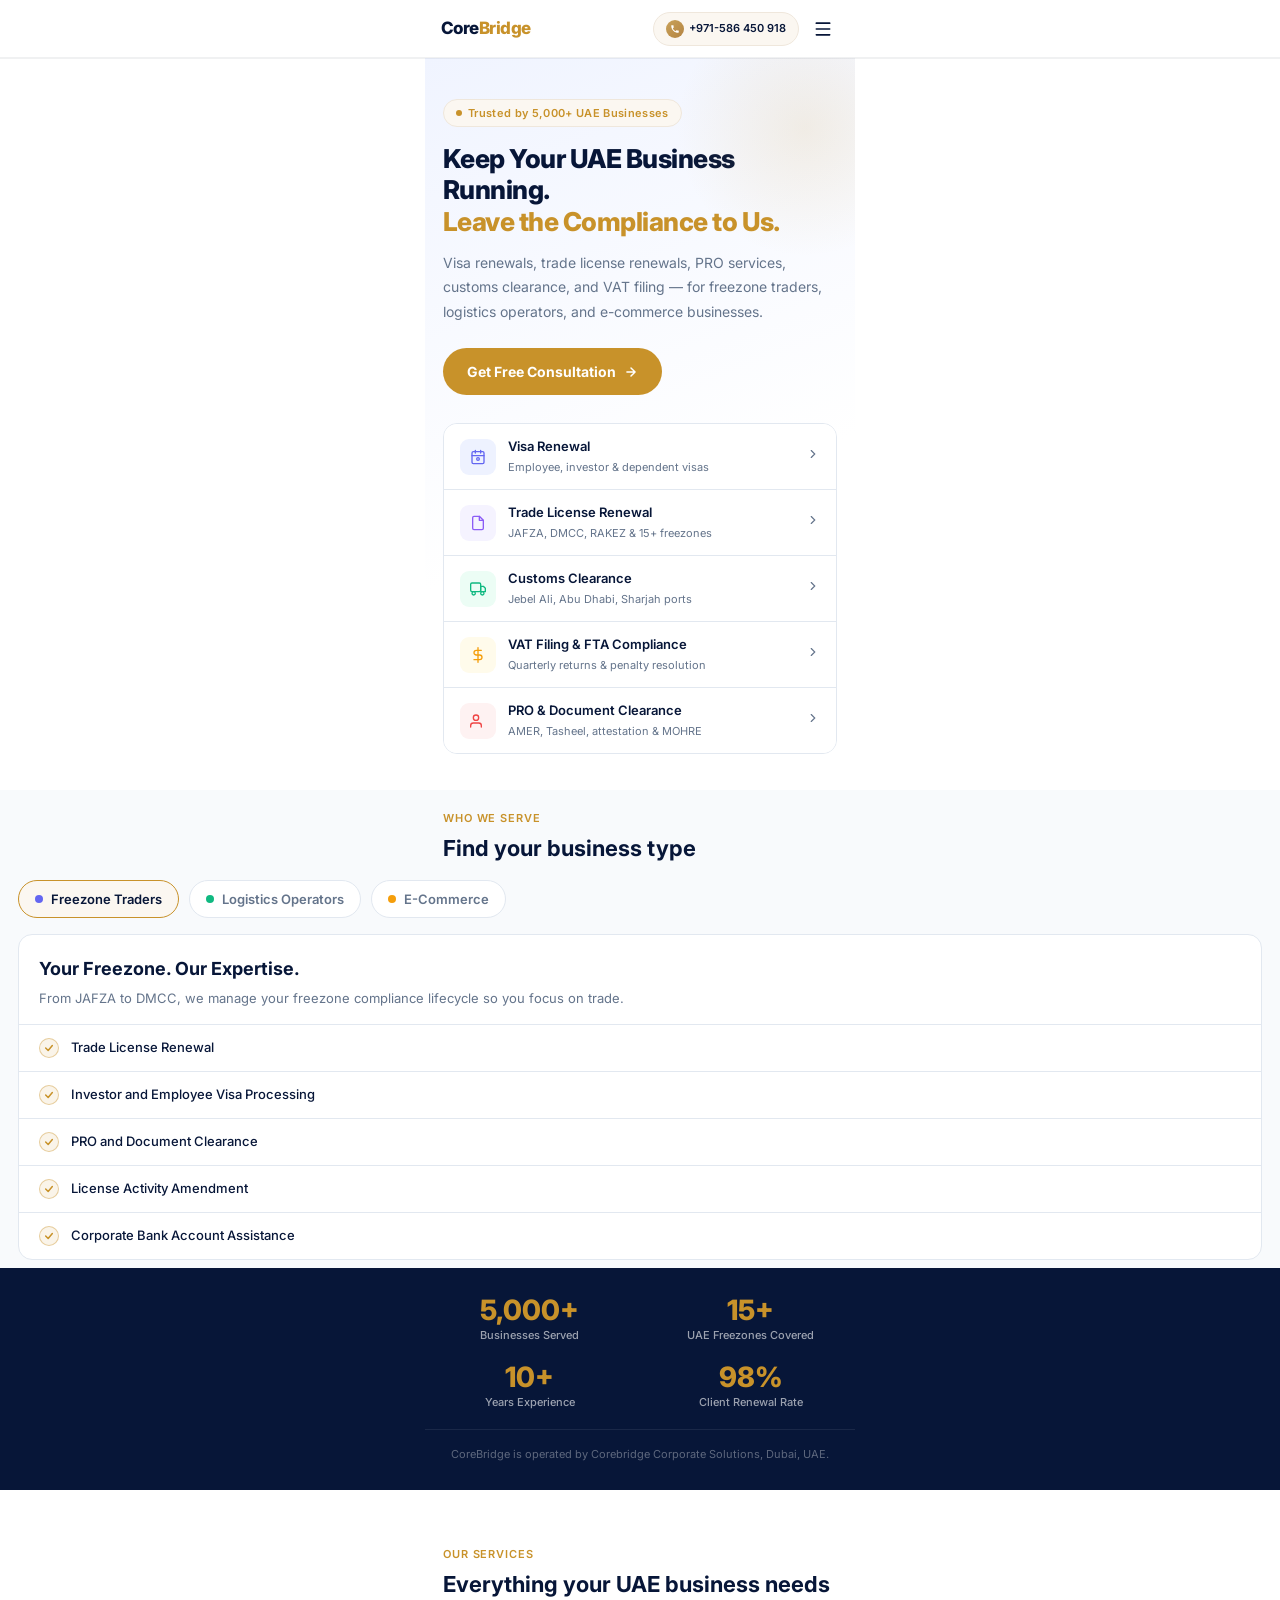
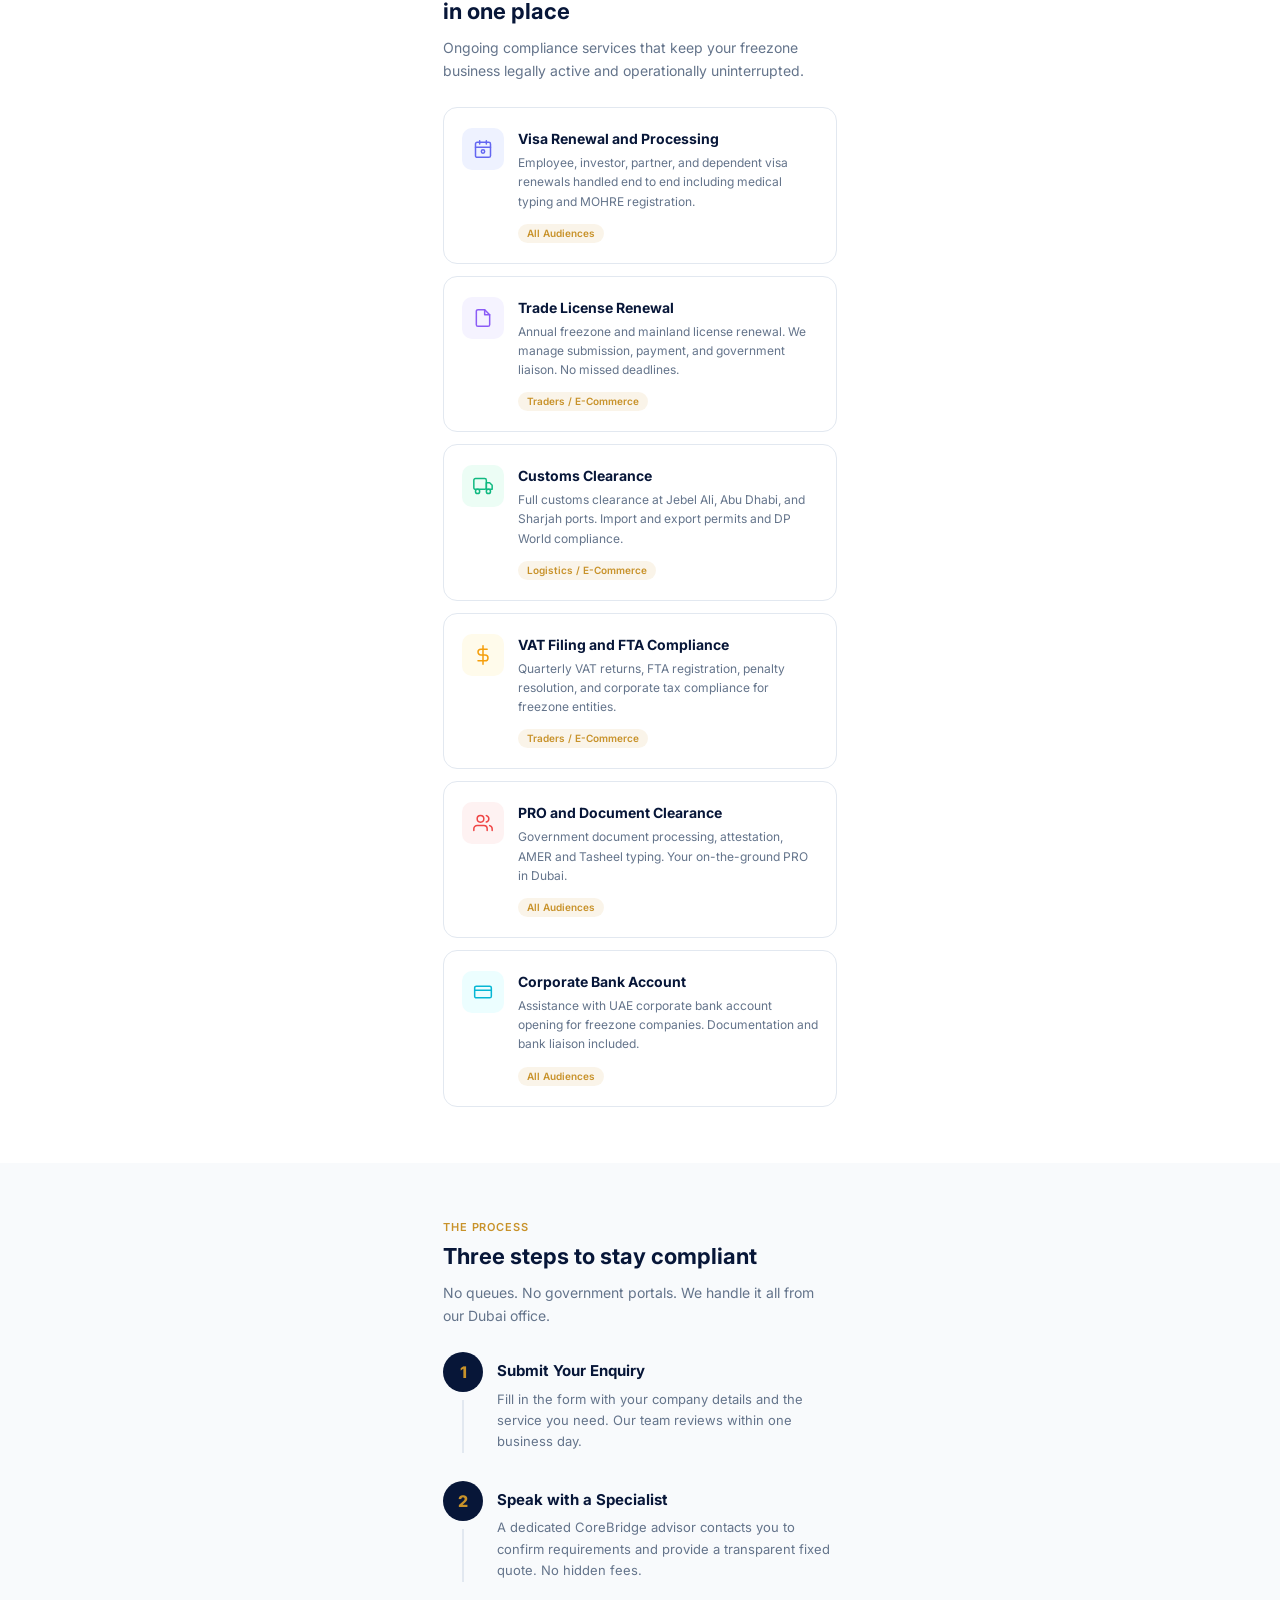
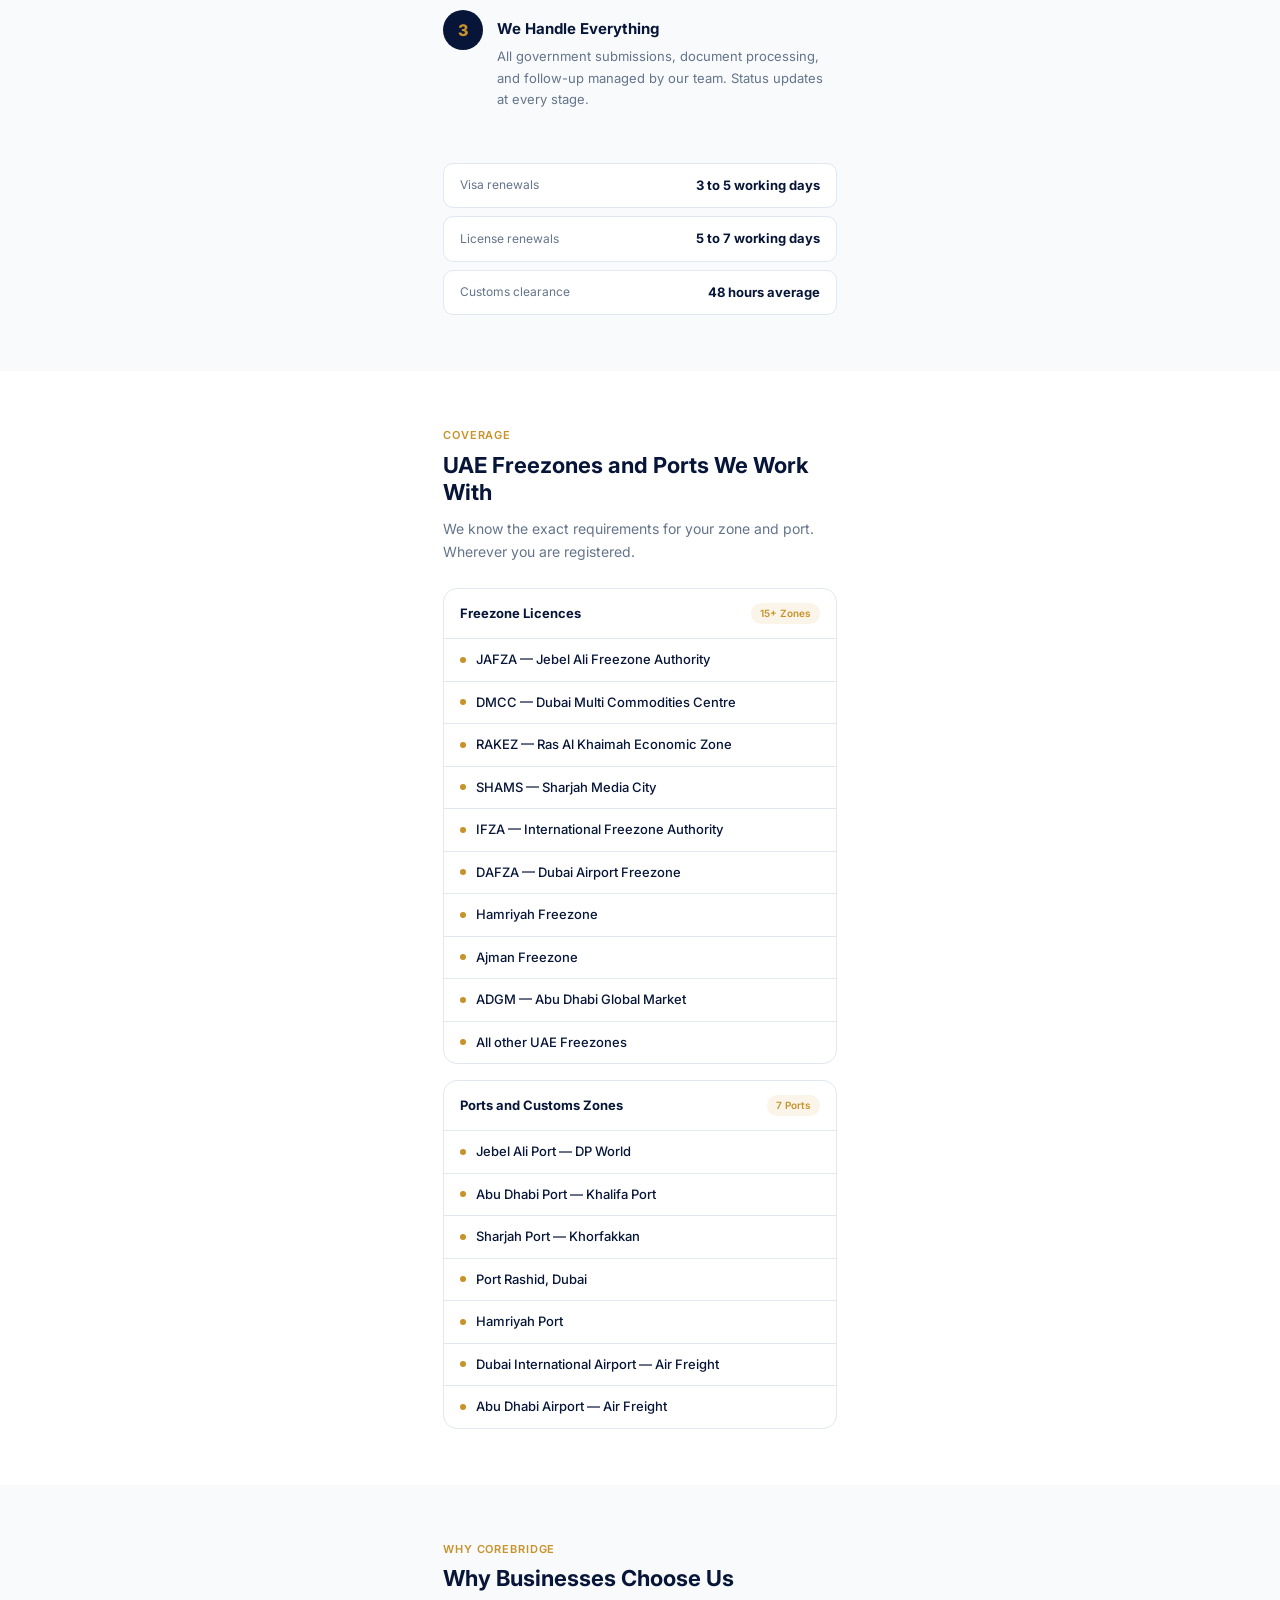
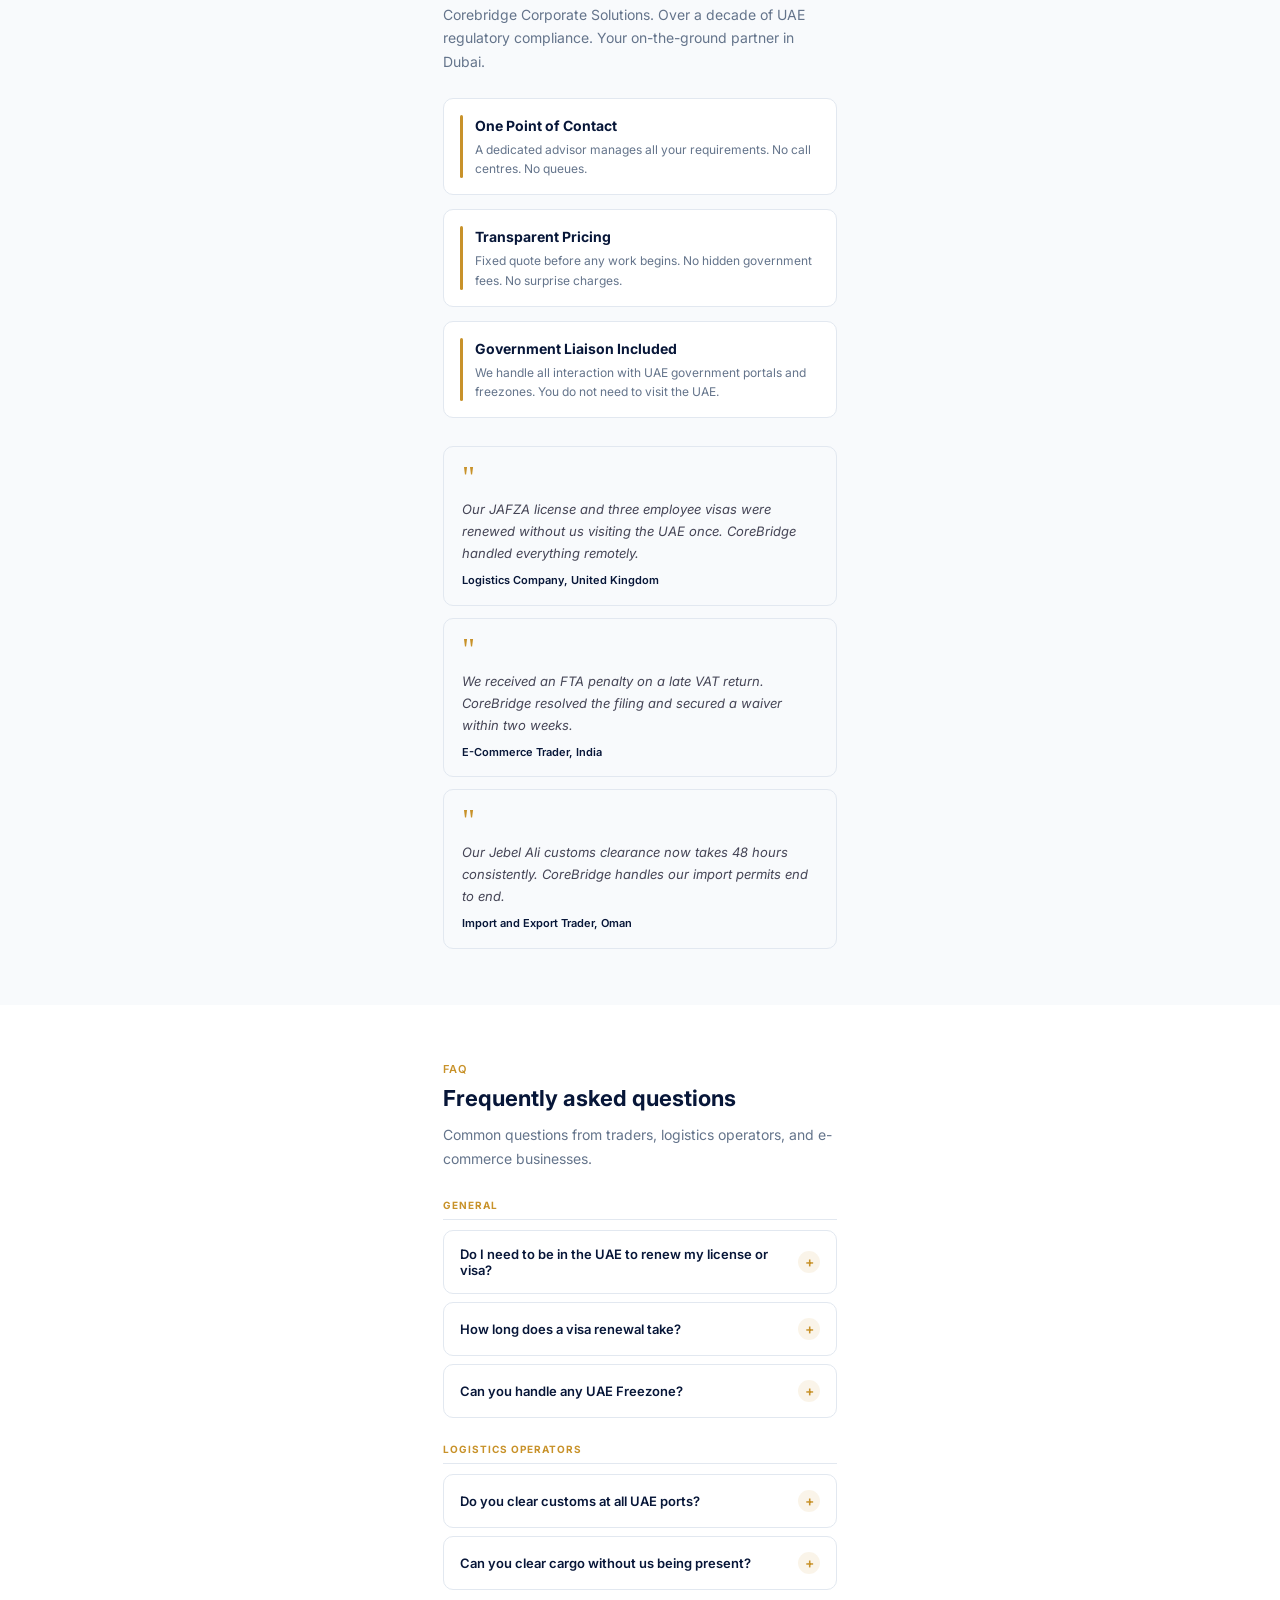
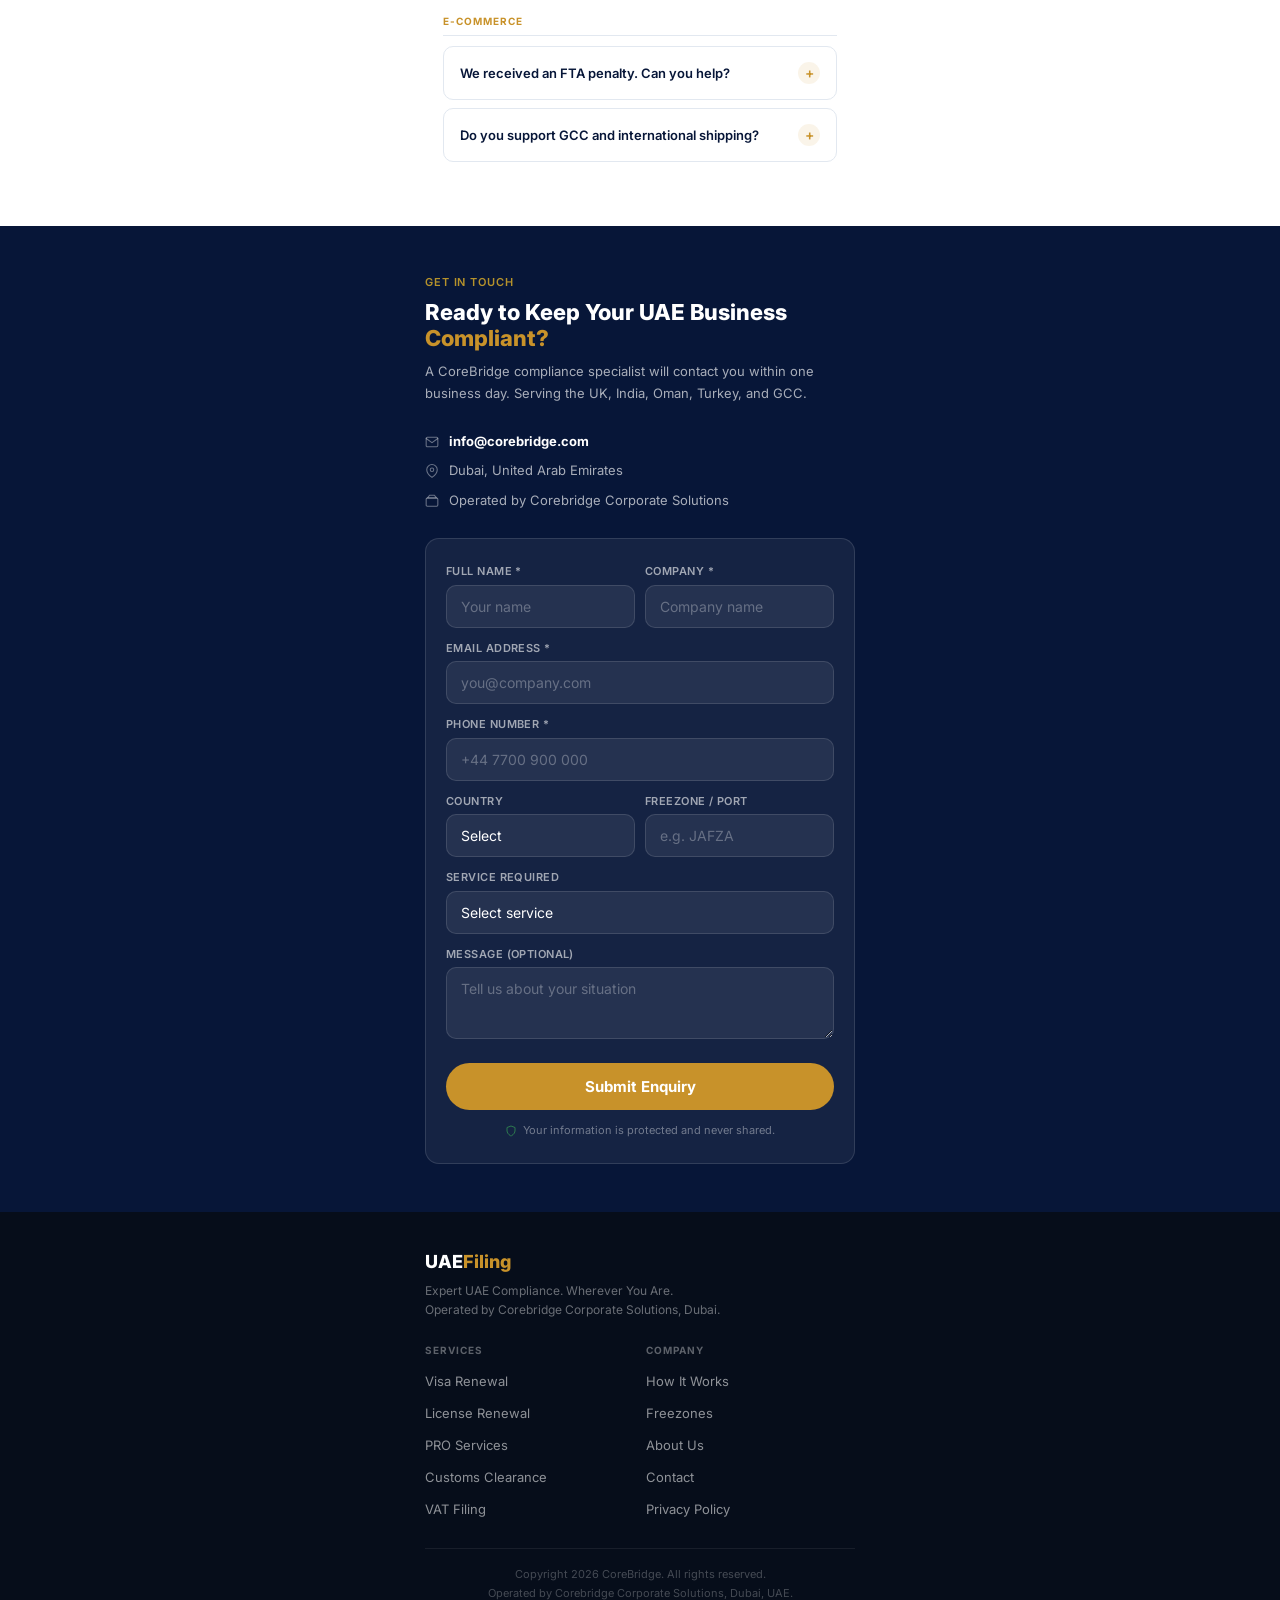
==== commit c07a44f0: "refactor(brand): replace 'UAE Filing' with 'CoreBridge' across all project files" ====
--- a/content/landing_page.html
+++ b/content/landing_page.html
@@ -3,8 +3,8 @@
 <head>
   <meta charset="UTF-8" />
   <meta name="viewport" content="width=device-width, initial-scale=1.0" />
-  <title>UAE Freezone Compliance — Visa, License, Customs | UAE Filing</title>
-  <meta name="description" content="UAE Filing provides visa renewal, trade license renewal, PRO services, customs clearance, and VAT filing for freezone traders, logistics operators, and e-commerce businesses." />
+  <title>UAE Freezone Compliance — Visa, License, Customs | CoreBridge</title>
+  <meta name="description" content="CoreBridge provides visa renewal, trade license renewal, PRO services, customs clearance, and VAT filing for freezone traders, logistics operators, and e-commerce businesses." />
   <link rel="preconnect" href="https://fonts.googleapis.com" />
   <link rel="preconnect" href="https://fonts.gstatic.com" crossorigin />
   <link href="https://fonts.googleapis.com/css2?family=Inter:wght@300;400;500;600;700;800&display=swap" rel="stylesheet" />
@@ -306,7 +306,7 @@
     .cov-dot { width: 6px; height: 6px; border-radius: 50%; background: var(--gold); flex-shrink: 0; }
 
     /* ═══════════════════════════════════════════════
-       8. WHY UAE FILING
+       8. WHY COREBRIDGE
     ═══════════════════════════════════════════════ */
     .diff-list { display: flex; flex-direction: column; gap: 14px; margin-bottom: 28px; }
     .diff-item {
@@ -414,10 +414,10 @@
 <header class="navbar">
   <div class="navbar-inner">
     <a href="#" class="nav-logo">
-      <span class="nav-logo-text">UAE<span>Filing</span></span>
+      <span class="nav-logo-text">Core<span>Bridge</span></span>
     </a>
     <div class="nav-right">
-      <a href="tel:+97158645098" class="nav-wa" aria-label="Call UAE Filing">
+      <a href="tel:+97158645098" class="nav-wa" aria-label="Call CoreBridge">
         <span class="nav-wa-icon">
           <svg viewBox="0 0 24 24" aria-hidden="true"><path d="M6.62 10.79c1.44 2.83 3.76 5.14 6.59 6.59l2.2-2.2c.27-.27.67-.36 1.02-.24 1.12.37 2.33.57 3.57.57.55 0 1 .45 1 1V20c0 .55-.45 1-1 1-9.39 0-17-7.61-17-17 0-.55.45-1 1-1h3.5c.55 0 1 .45 1 1 0 1.25.2 2.45.57 3.57.11.35.03.74-.25 1.02l-2.2 2.2z"/></svg>
         </span>
@@ -591,7 +591,7 @@
       <div class="trust-item"><div class="trust-num">10+</div><div class="trust-label">Years Experience</div></div>
       <div class="trust-item"><div class="trust-num">98%</div><div class="trust-label">Client Renewal Rate</div></div>
     </div>
-    <p class="trust-note">UAE Filing is operated by Corebridge Corporate Solutions, Dubai, UAE.</p>
+    <p class="trust-note">CoreBridge is operated by Corebridge Corporate Solutions, Dubai, UAE.</p>
   </div>
 </div>
 
@@ -701,7 +701,7 @@
         </div>
         <div class="step-body">
           <div class="step-title">Speak with a Specialist</div>
-          <div class="step-desc">A dedicated UAE Filing advisor contacts you to confirm requirements and provide a transparent fixed quote. No hidden fees.</div>
+          <div class="step-desc">A dedicated CoreBridge advisor contacts you to confirm requirements and provide a transparent fixed quote. No hidden fees.</div>
         </div>
       </div>
       <div class="step-row">
@@ -773,11 +773,11 @@
 </section>
 
 <!-- ════════════════════════════════════════════════
-     8. WHY UAE FILING
+     8. WHY COREBRIDGE
 ════════════════════════════════════════════════ -->
 <section class="section section-alt reveal" id="why">
   <div class="wrap">
-    <p class="kicker">Why UAE Filing</p>
+    <p class="kicker">Why CoreBridge</p>
     <h2 class="section-h">Why Businesses Choose Us</h2>
     <p class="section-p">Corebridge Corporate Solutions. Over a decade of UAE regulatory compliance. Your on-the-ground partner in Dubai.</p>
 
@@ -808,17 +808,17 @@
     <div class="quote-list">
       <div class="quote-card">
         <div class="quote-mark">"</div>
-        <div class="quote-text">Our JAFZA license and three employee visas were renewed without us visiting the UAE once. UAE Filing handled everything remotely.</div>
+        <div class="quote-text">Our JAFZA license and three employee visas were renewed without us visiting the UAE once. CoreBridge handled everything remotely.</div>
         <div class="quote-by">Logistics Company, United Kingdom</div>
       </div>
       <div class="quote-card">
         <div class="quote-mark">"</div>
-        <div class="quote-text">We received an FTA penalty on a late VAT return. UAE Filing resolved the filing and secured a waiver within two weeks.</div>
+        <div class="quote-text">We received an FTA penalty on a late VAT return. CoreBridge resolved the filing and secured a waiver within two weeks.</div>
         <div class="quote-by">E-Commerce Trader, India</div>
       </div>
       <div class="quote-card">
         <div class="quote-mark">"</div>
-        <div class="quote-text">Our Jebel Ali customs clearance now takes 48 hours consistently. UAE Filing handles our import permits end to end.</div>
+        <div class="quote-text">Our Jebel Ali customs clearance now takes 48 hours consistently. CoreBridge handles our import permits end to end.</div>
         <div class="quote-by">Import and Export Trader, Oman</div>
       </div>
     </div>
@@ -838,7 +838,7 @@
 
     <div class="faq-item">
       <button class="faq-btn">Do I need to be in the UAE to renew my license or visa?<span class="faq-icon-btn">+</span></button>
-      <div class="faq-ans">No. UAE Filing manages the full renewal process remotely from our Dubai office. We require your documents and authorisation only.</div>
+      <div class="faq-ans">No. CoreBridge manages the full renewal process remotely from our Dubai office. We require your documents and authorisation only.</div>
     </div>
     <div class="faq-item">
       <button class="faq-btn">How long does a visa renewal take?<span class="faq-icon-btn">+</span></button>
@@ -880,12 +880,12 @@
   <div style="max-width:430px;margin:0 auto;">
     <p class="kicker" style="color:rgba(201,160,42,.9);">Get In Touch</p>
     <h2 class="form-headline">Ready to Keep Your UAE Business <em>Compliant?</em></h2>
-    <p class="form-sub">A UAE Filing compliance specialist will contact you within one business day. Serving the UK, India, Oman, Turkey, and GCC.</p>
+    <p class="form-sub">A CoreBridge compliance specialist will contact you within one business day. Serving the UK, India, Oman, Turkey, and GCC.</p>
 
     <div class="contact-meta">
       <div class="contact-row">
         <svg width="14" height="14" viewBox="0 0 24 24" fill="none" stroke="rgba(255,255,255,0.4)" stroke-width="1.8" stroke-linecap="round"><path d="M4 4h16c1.1 0 2 .9 2 2v12c0 1.1-.9 2-2 2H4c-1.1 0-2-.9-2-2V6c0-1.1.9-2 2-2z"/><polyline points="22,6 12,13 2,6"/></svg>
-        <span><strong>info@uaefiling.com</strong></span>
+        <span><strong>info@corebridge.com</strong></span>
       </div>
       <div class="contact-row">
         <svg width="14" height="14" viewBox="0 0 24 24" fill="none" stroke="rgba(255,255,255,0.4)" stroke-width="1.8" stroke-linecap="round"><path d="M21 10c0 7-9 13-9 13s-9-6-9-13a9 9 0 0 1 18 0z"/><circle cx="12" cy="10" r="3"/></svg>
@@ -993,7 +993,7 @@
     </div>
     <div class="footer-divider"></div>
     <div class="footer-bottom">
-      Copyright 2026 UAE Filing. All rights reserved.<br>
+      Copyright 2026 CoreBridge. All rights reserved.<br>
       Operated by Corebridge Corporate Solutions, Dubai, UAE.
     </div>
   </div>
@@ -1024,7 +1024,7 @@
   // Form submit
   document.getElementById('main-form').addEventListener('submit', e => {
     e.preventDefault();
-    alert('Thank you. A UAE Filing specialist will contact you within one business day.');
+    alert('Thank you. A CoreBridge specialist will contact you within one business day.');
     e.target.reset();
   });
 
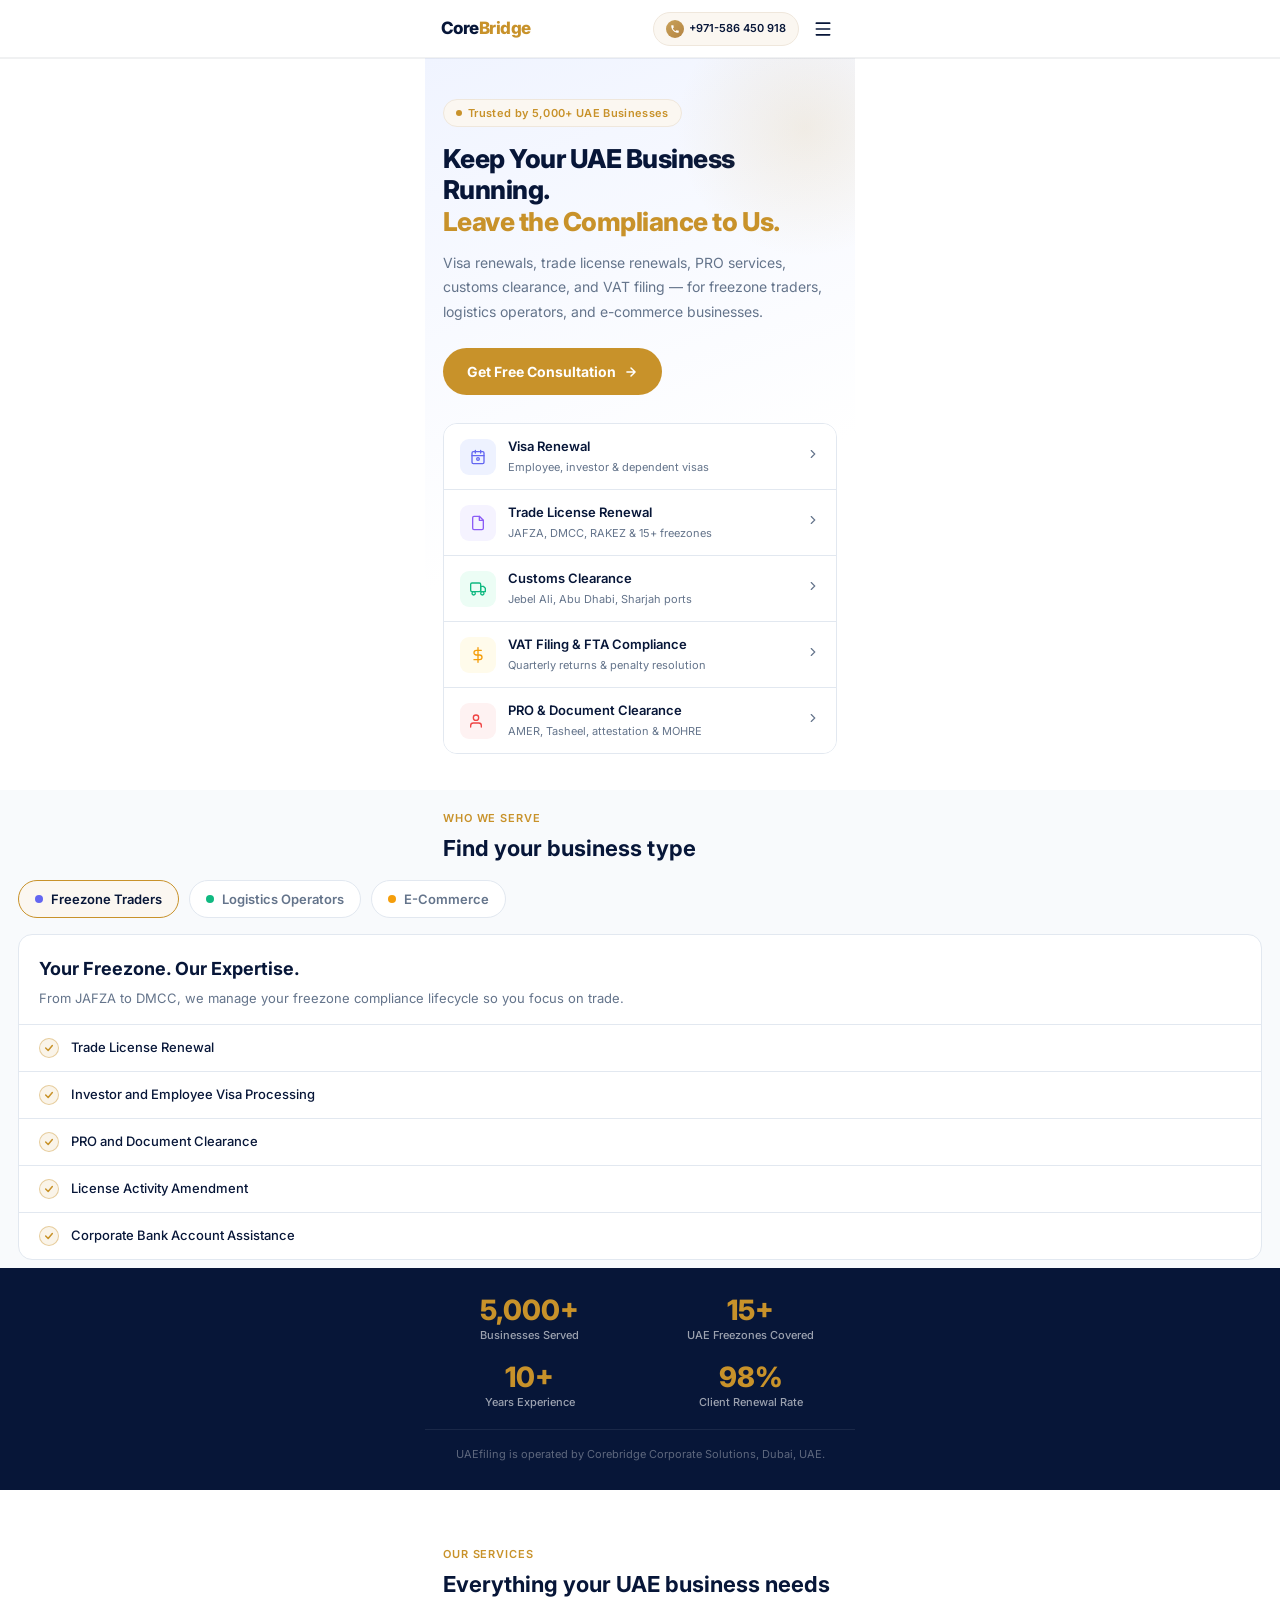
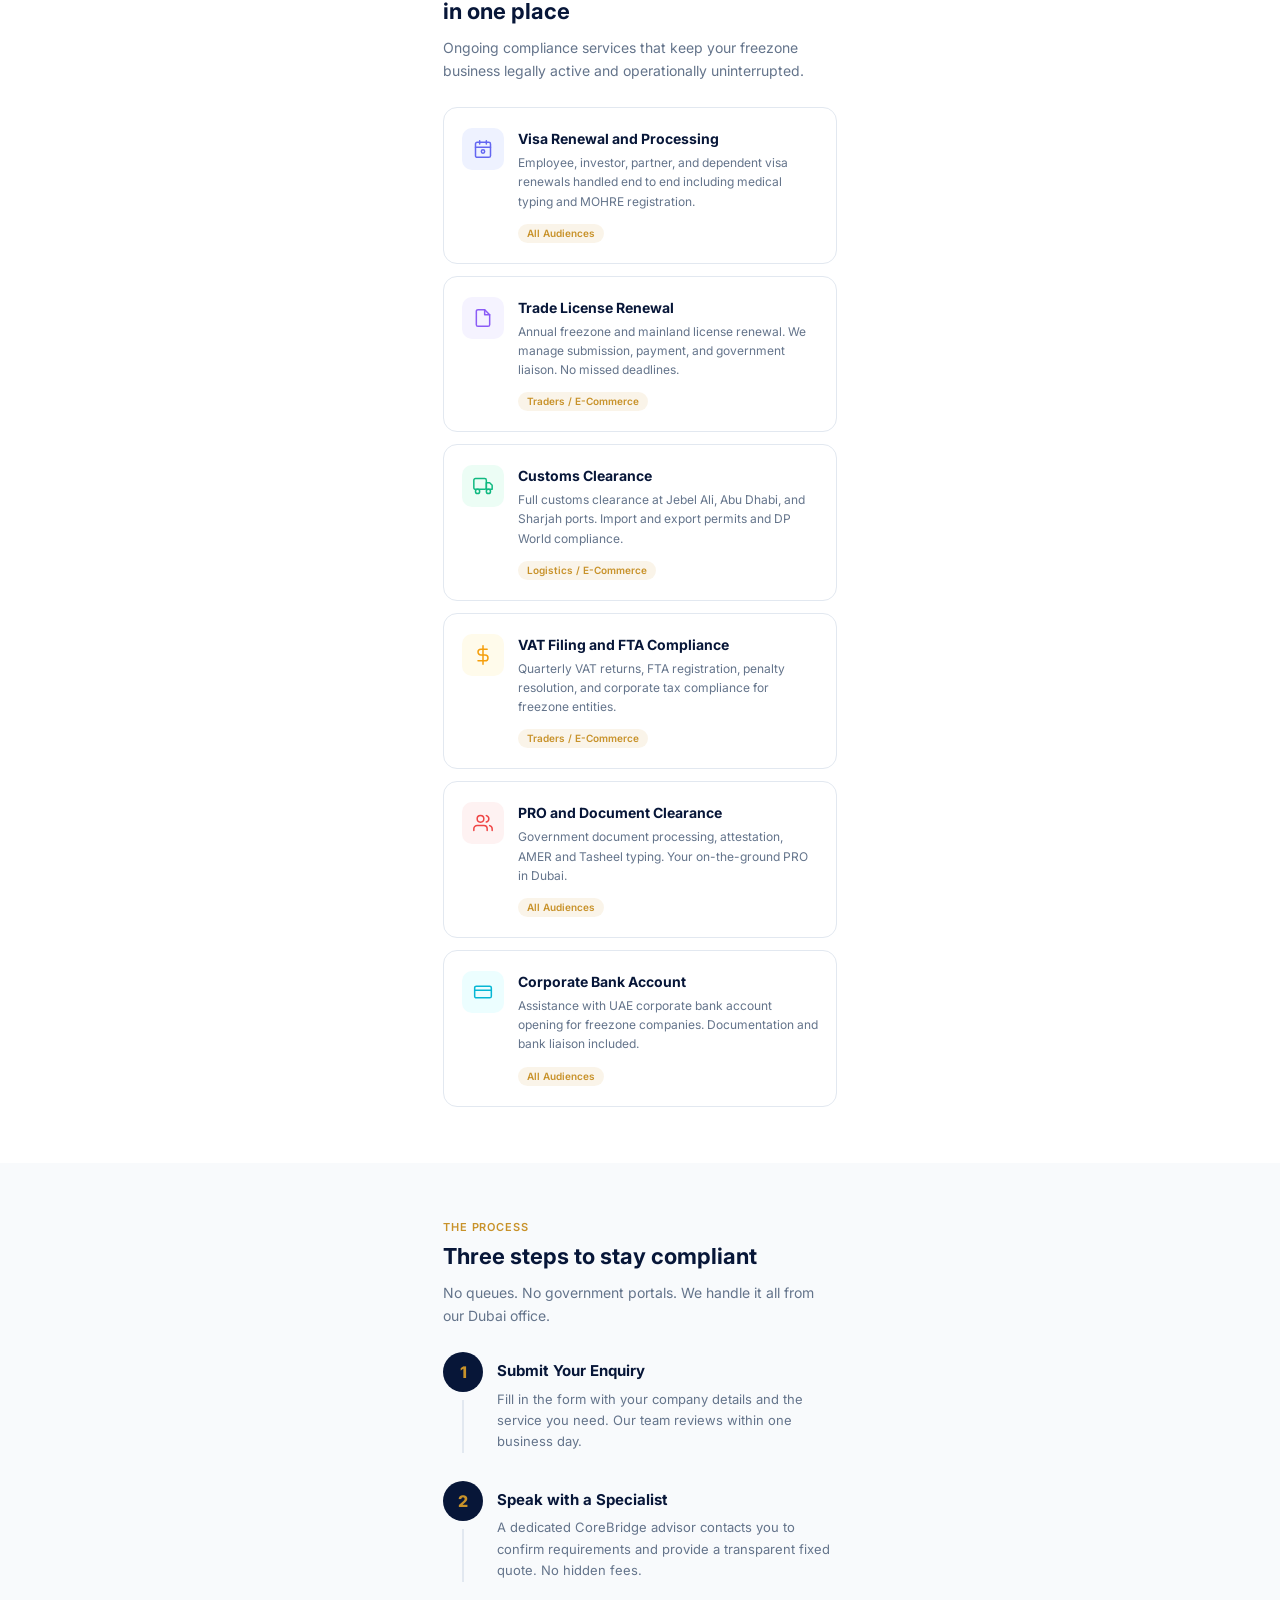
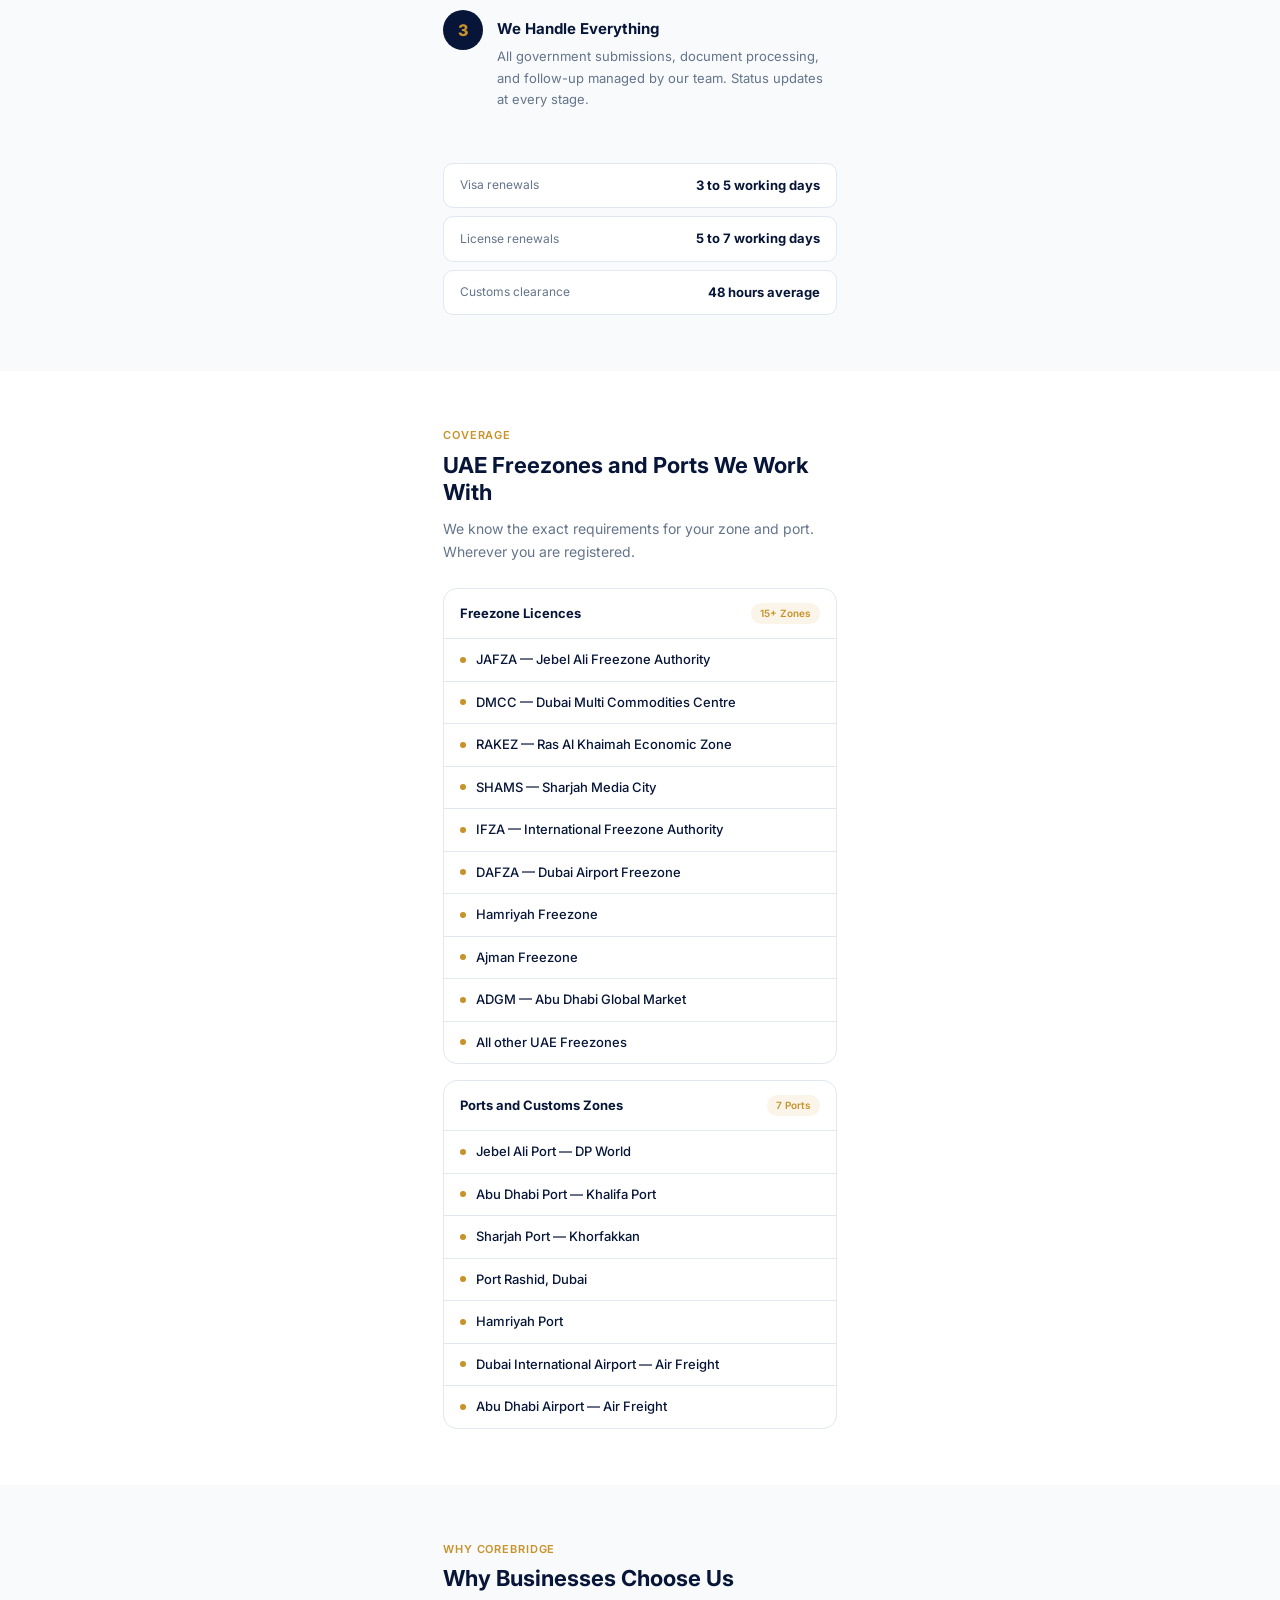
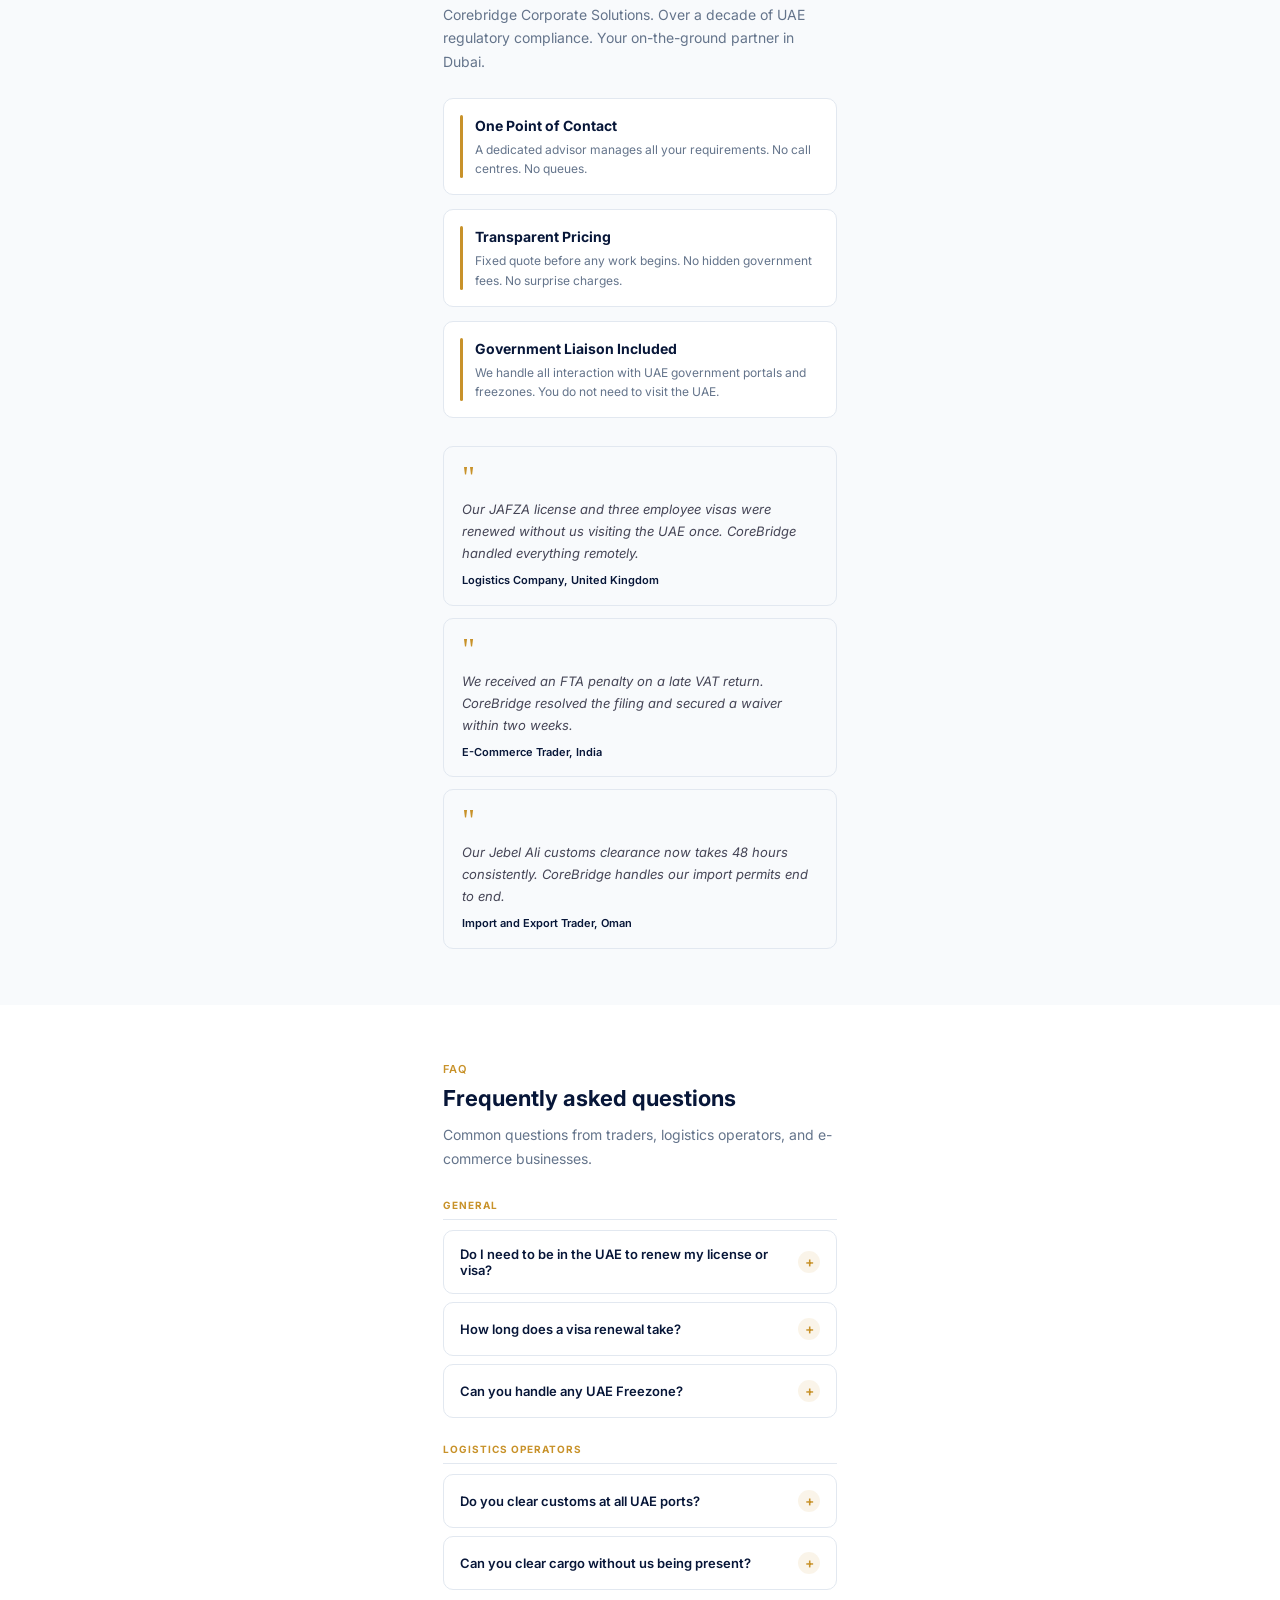
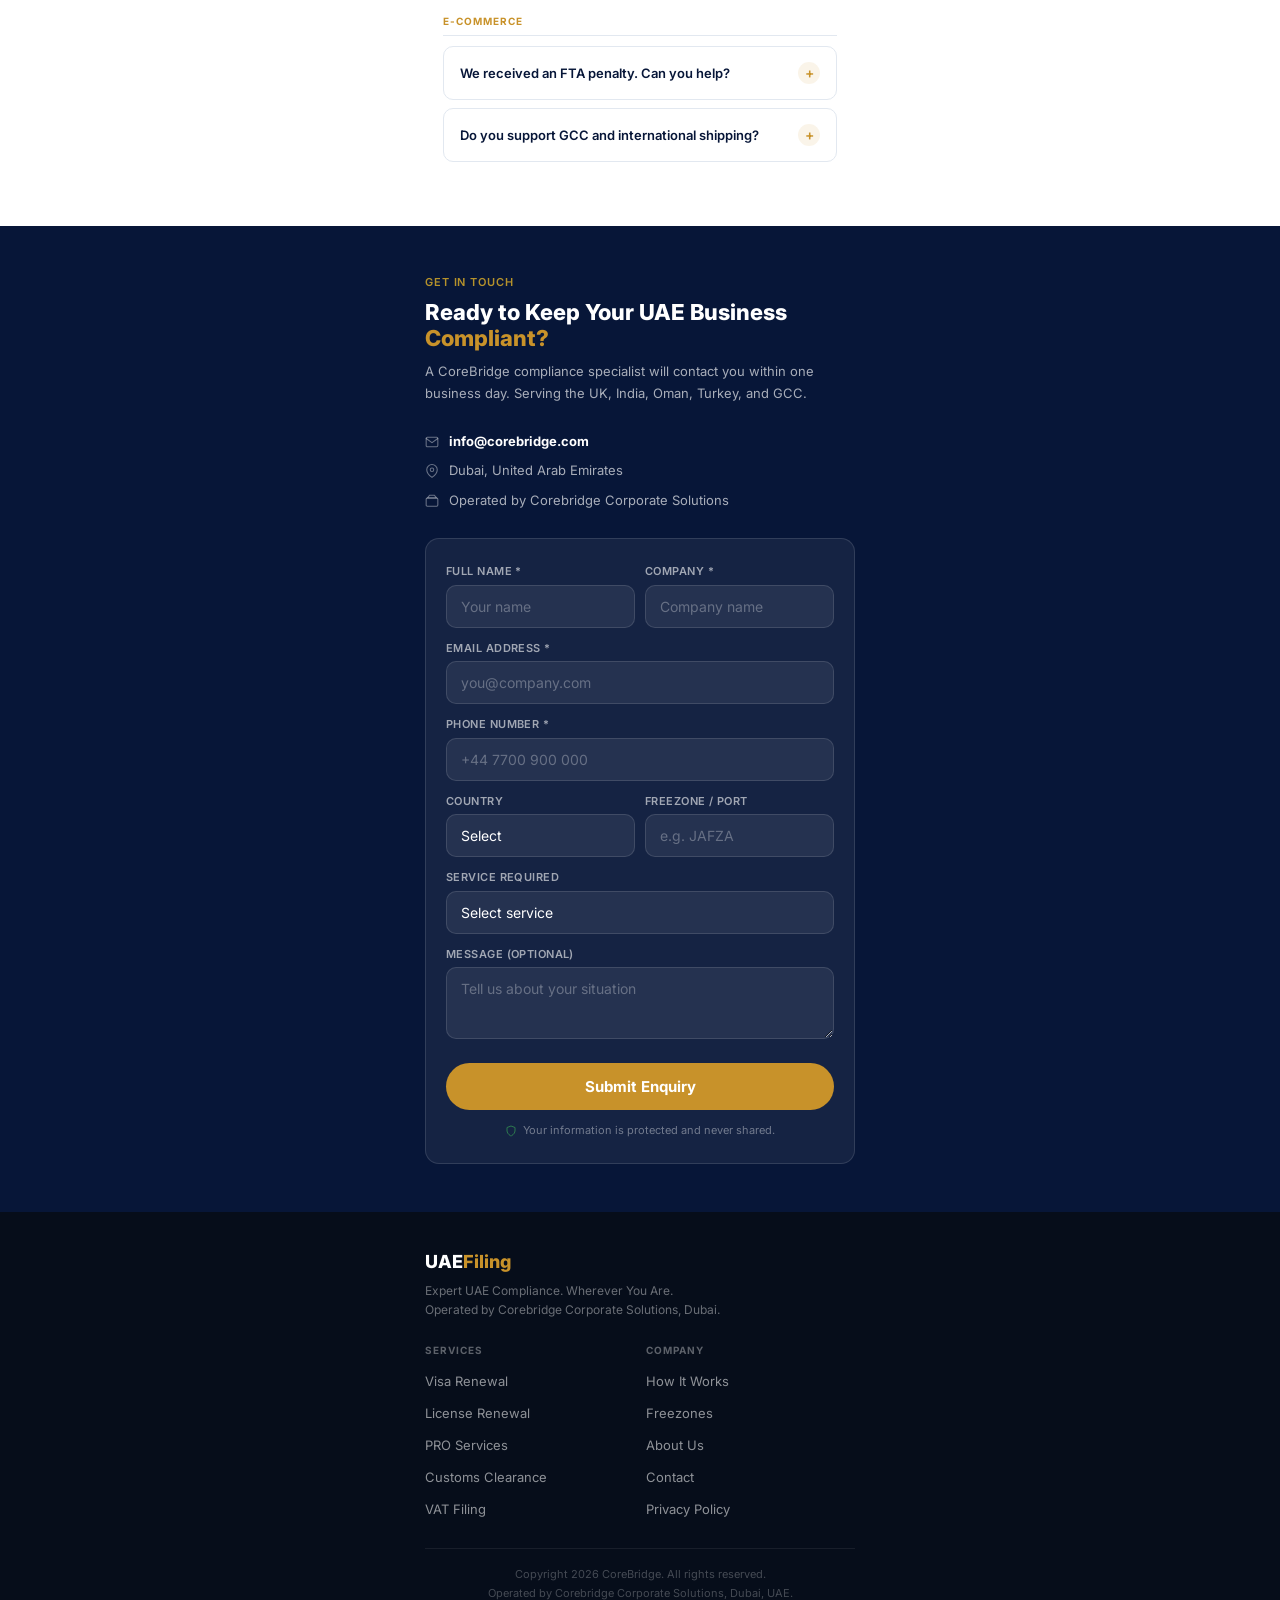
==== commit 7a33e280: "refactor(brand): update operating statement to 'UAEfiling is operated by Corebridge Corporate Soluti" ====
--- a/content/landing_page.html
+++ b/content/landing_page.html
@@ -591,7 +591,7 @@
       <div class="trust-item"><div class="trust-num">10+</div><div class="trust-label">Years Experience</div></div>
       <div class="trust-item"><div class="trust-num">98%</div><div class="trust-label">Client Renewal Rate</div></div>
     </div>
-    <p class="trust-note">CoreBridge is operated by Corebridge Corporate Solutions, Dubai, UAE.</p>
+    <p class="trust-note">UAEfiling is operated by Corebridge Corporate Solutions, Dubai, UAE.</p>
   </div>
 </div>
 
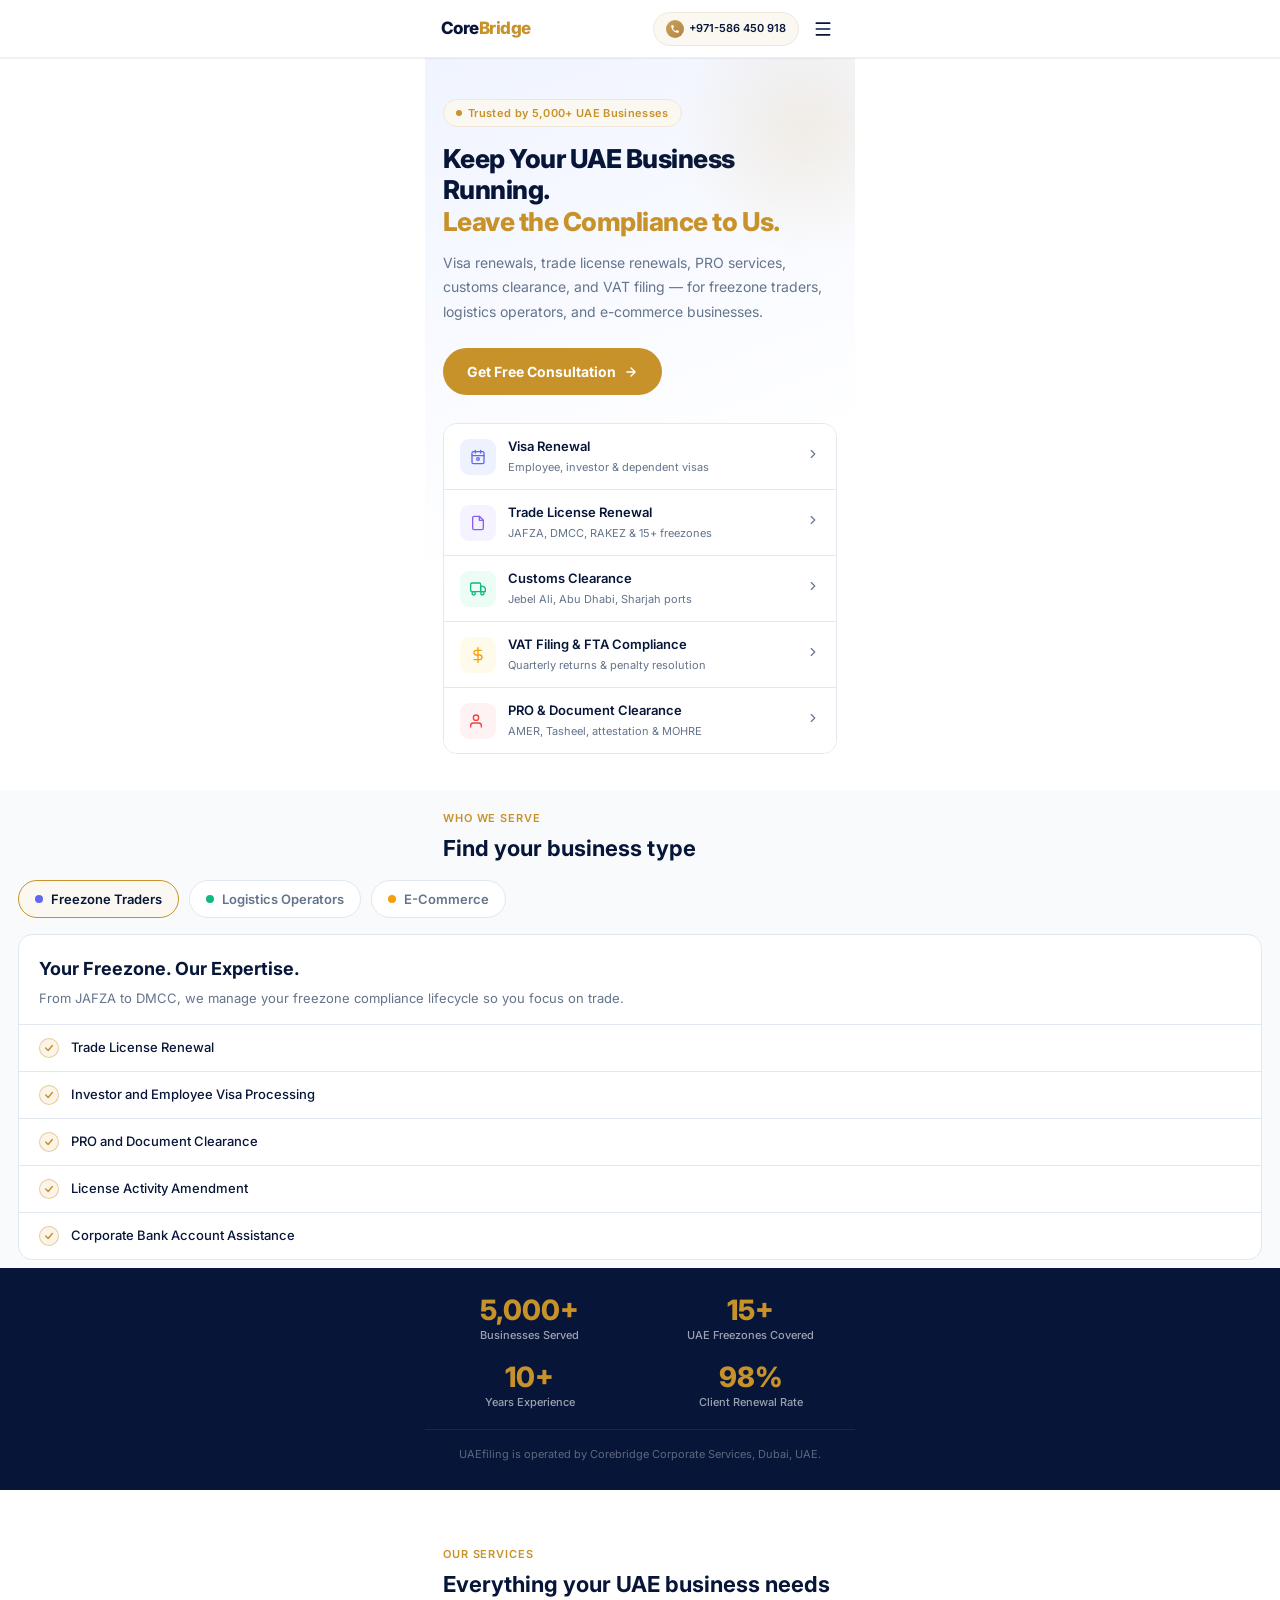
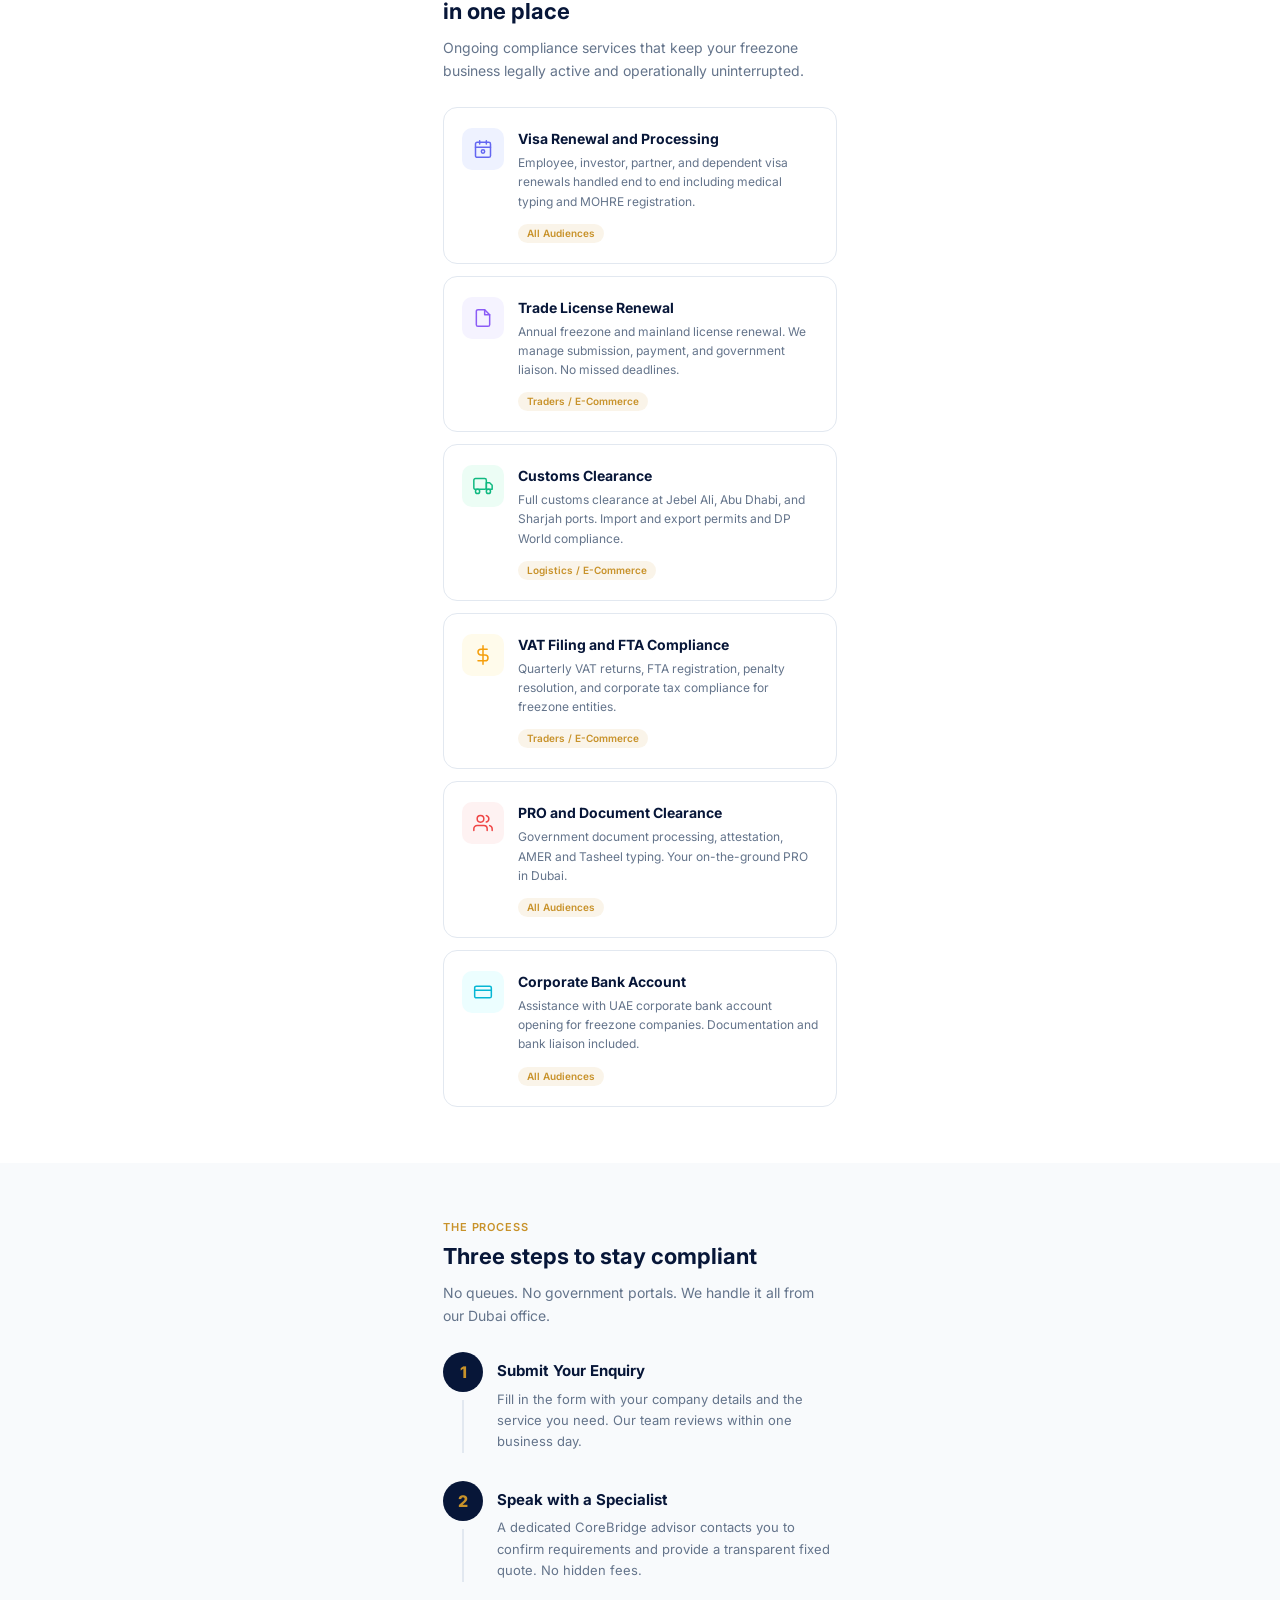
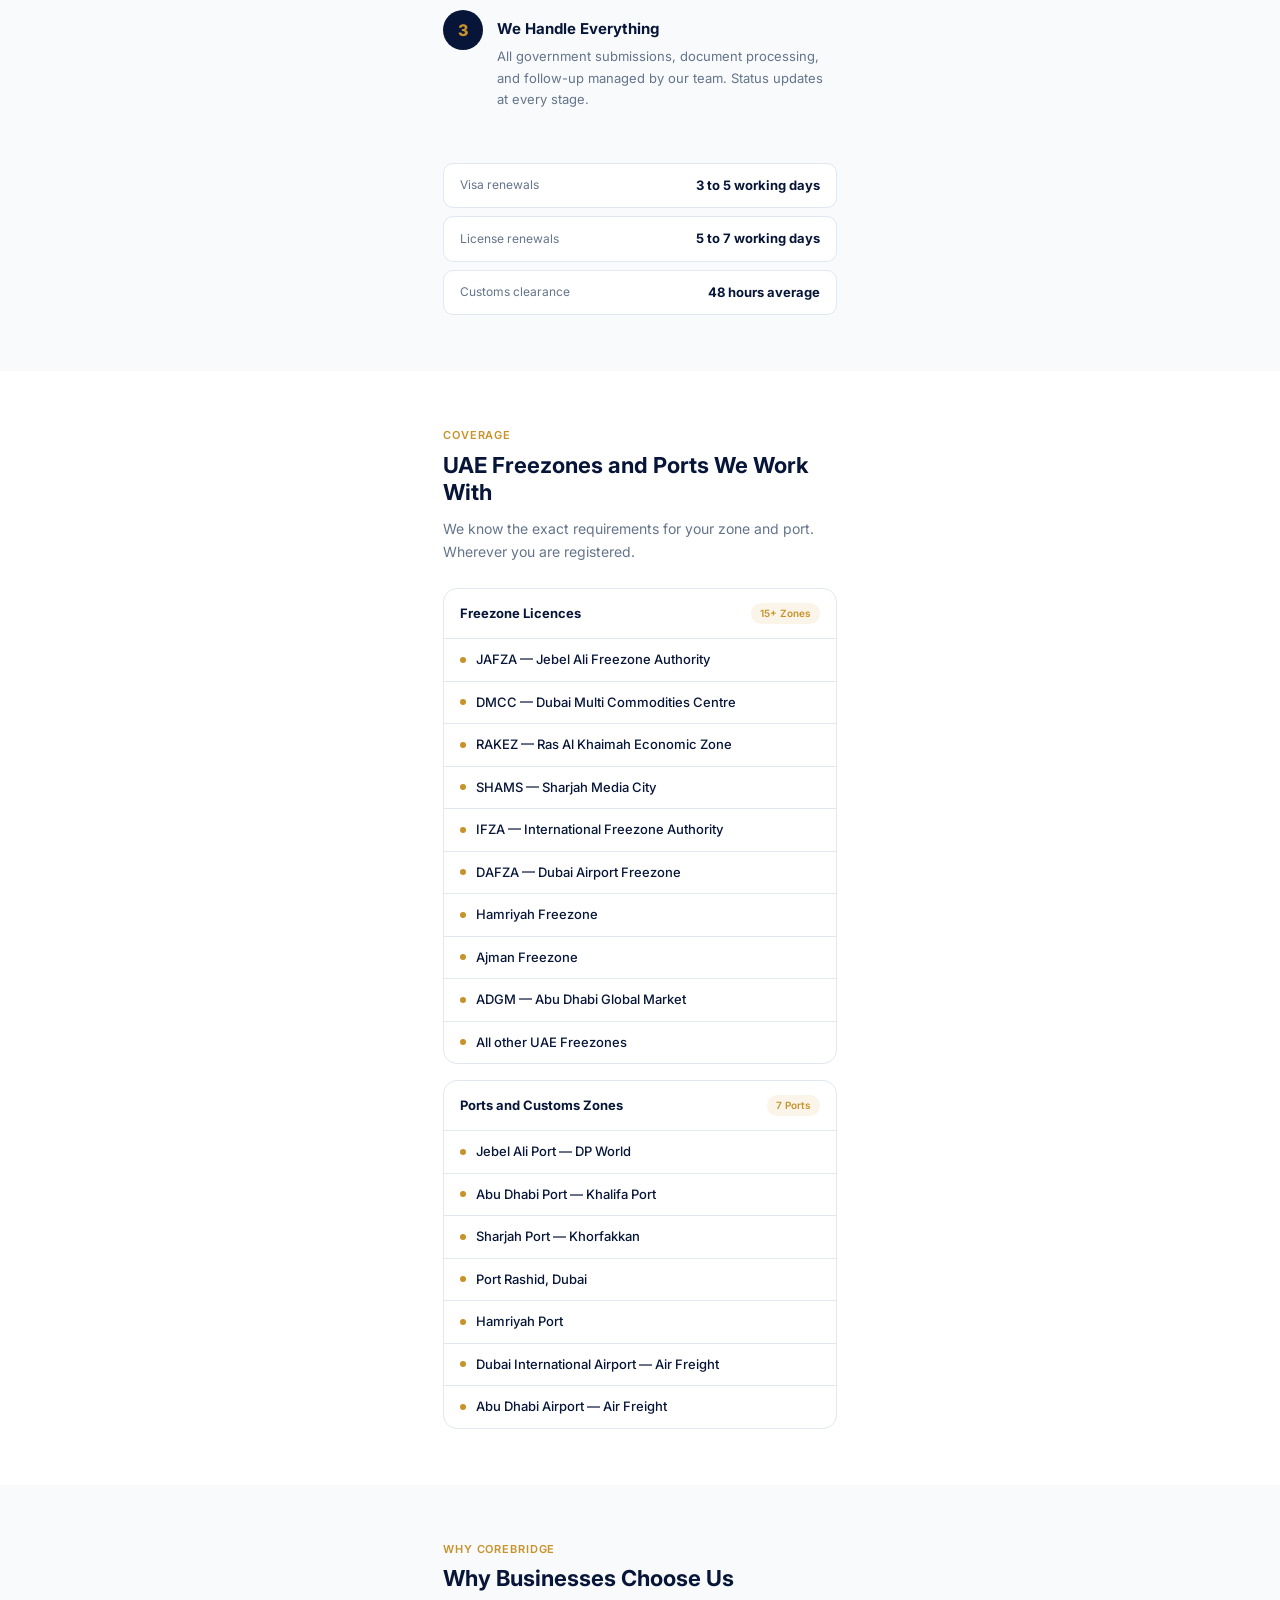
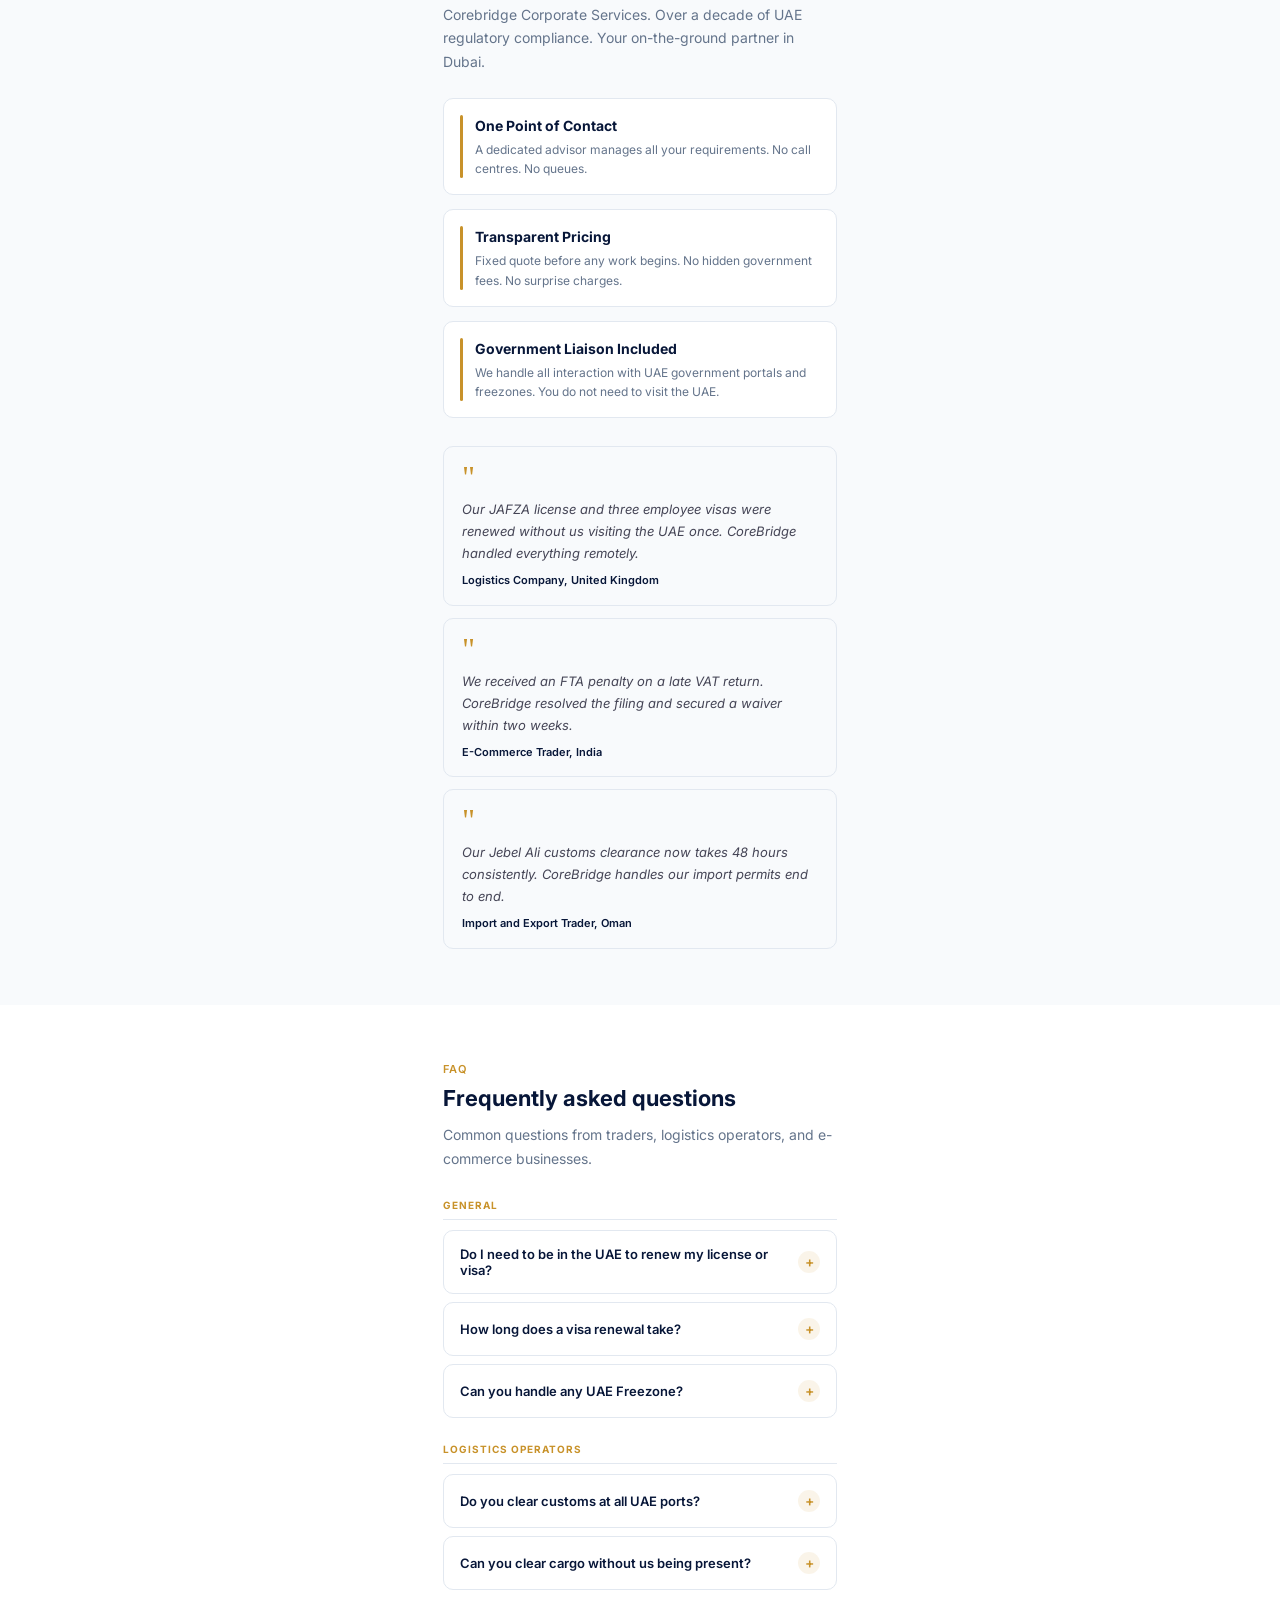
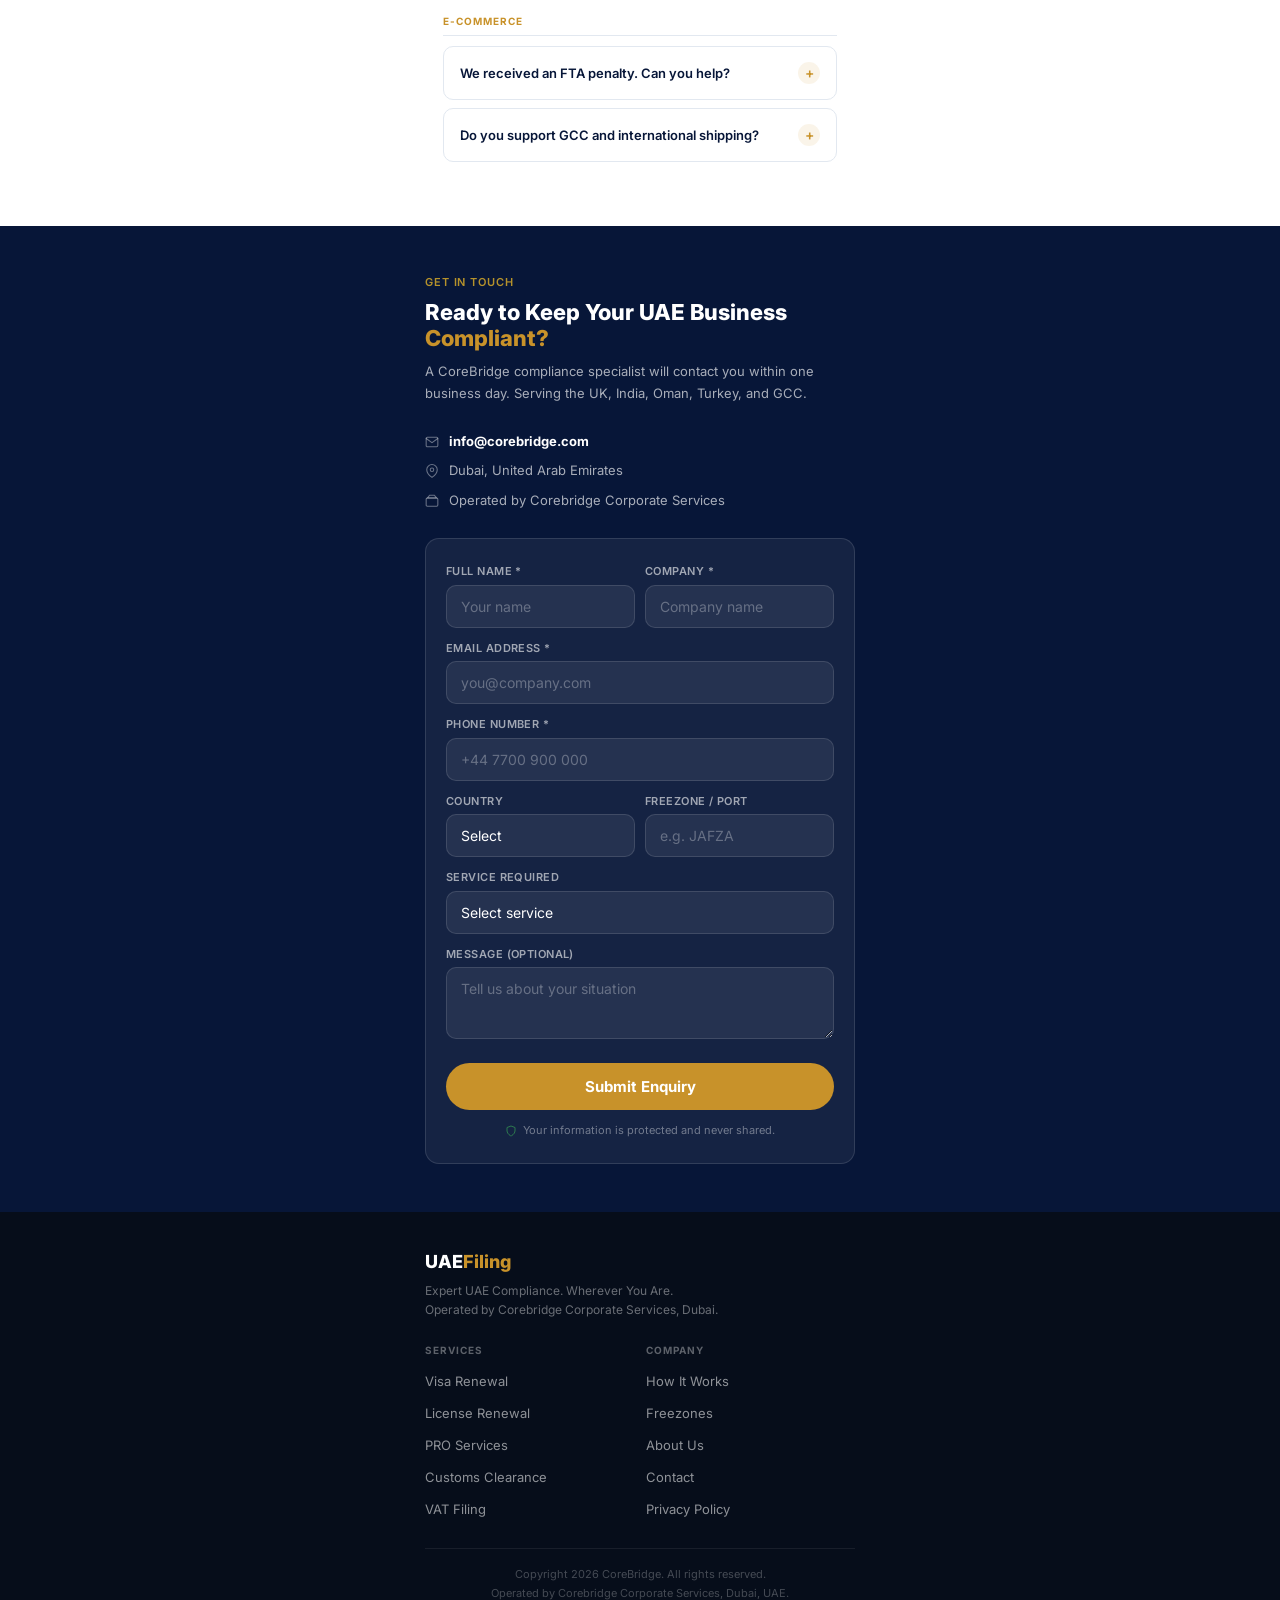
==== commit 678bdf4d: "refactor: replace entity name from Corebridge Corporate Solutions to Corebridge Corporate Services a" ====
--- a/content/landing_page.html
+++ b/content/landing_page.html
@@ -591,7 +591,7 @@
       <div class="trust-item"><div class="trust-num">10+</div><div class="trust-label">Years Experience</div></div>
       <div class="trust-item"><div class="trust-num">98%</div><div class="trust-label">Client Renewal Rate</div></div>
     </div>
-    <p class="trust-note">UAEfiling is operated by Corebridge Corporate Solutions, Dubai, UAE.</p>
+    <p class="trust-note">UAEfiling is operated by Corebridge Corporate Services, Dubai, UAE.</p>
   </div>
 </div>
 
@@ -779,7 +779,7 @@
   <div class="wrap">
     <p class="kicker">Why CoreBridge</p>
     <h2 class="section-h">Why Businesses Choose Us</h2>
-    <p class="section-p">Corebridge Corporate Solutions. Over a decade of UAE regulatory compliance. Your on-the-ground partner in Dubai.</p>
+    <p class="section-p">Corebridge Corporate Services. Over a decade of UAE regulatory compliance. Your on-the-ground partner in Dubai.</p>
 
     <div class="diff-list">
       <div class="diff-item">
@@ -893,7 +893,7 @@
       </div>
       <div class="contact-row">
         <svg width="14" height="14" viewBox="0 0 24 24" fill="none" stroke="rgba(255,255,255,0.4)" stroke-width="1.8" stroke-linecap="round"><rect x="2" y="7" width="20" height="14" rx="2"/><path d="M16 2H8l-4 5h16l-4-5z"/></svg>
-        <span>Operated by Corebridge Corporate Solutions</span>
+        <span>Operated by Corebridge Corporate Services</span>
       </div>
     </div>
 
@@ -968,7 +968,7 @@
 <footer class="site-footer">
   <div style="max-width:430px;margin:0 auto;">
     <div class="footer-logo">UAE<span>Filing</span></div>
-    <p class="footer-tagline">Expert UAE Compliance. Wherever You Are.<br>Operated by Corebridge Corporate Solutions, Dubai.</p>
+    <p class="footer-tagline">Expert UAE Compliance. Wherever You Are.<br>Operated by Corebridge Corporate Services, Dubai.</p>
     <div class="footer-links-row">
       <div>
         <p class="footer-col-title">Services</p>
@@ -994,7 +994,7 @@
     <div class="footer-divider"></div>
     <div class="footer-bottom">
       Copyright 2026 CoreBridge. All rights reserved.<br>
-      Operated by Corebridge Corporate Solutions, Dubai, UAE.
+      Operated by Corebridge Corporate Services, Dubai, UAE.
     </div>
   </div>
 </footer>
